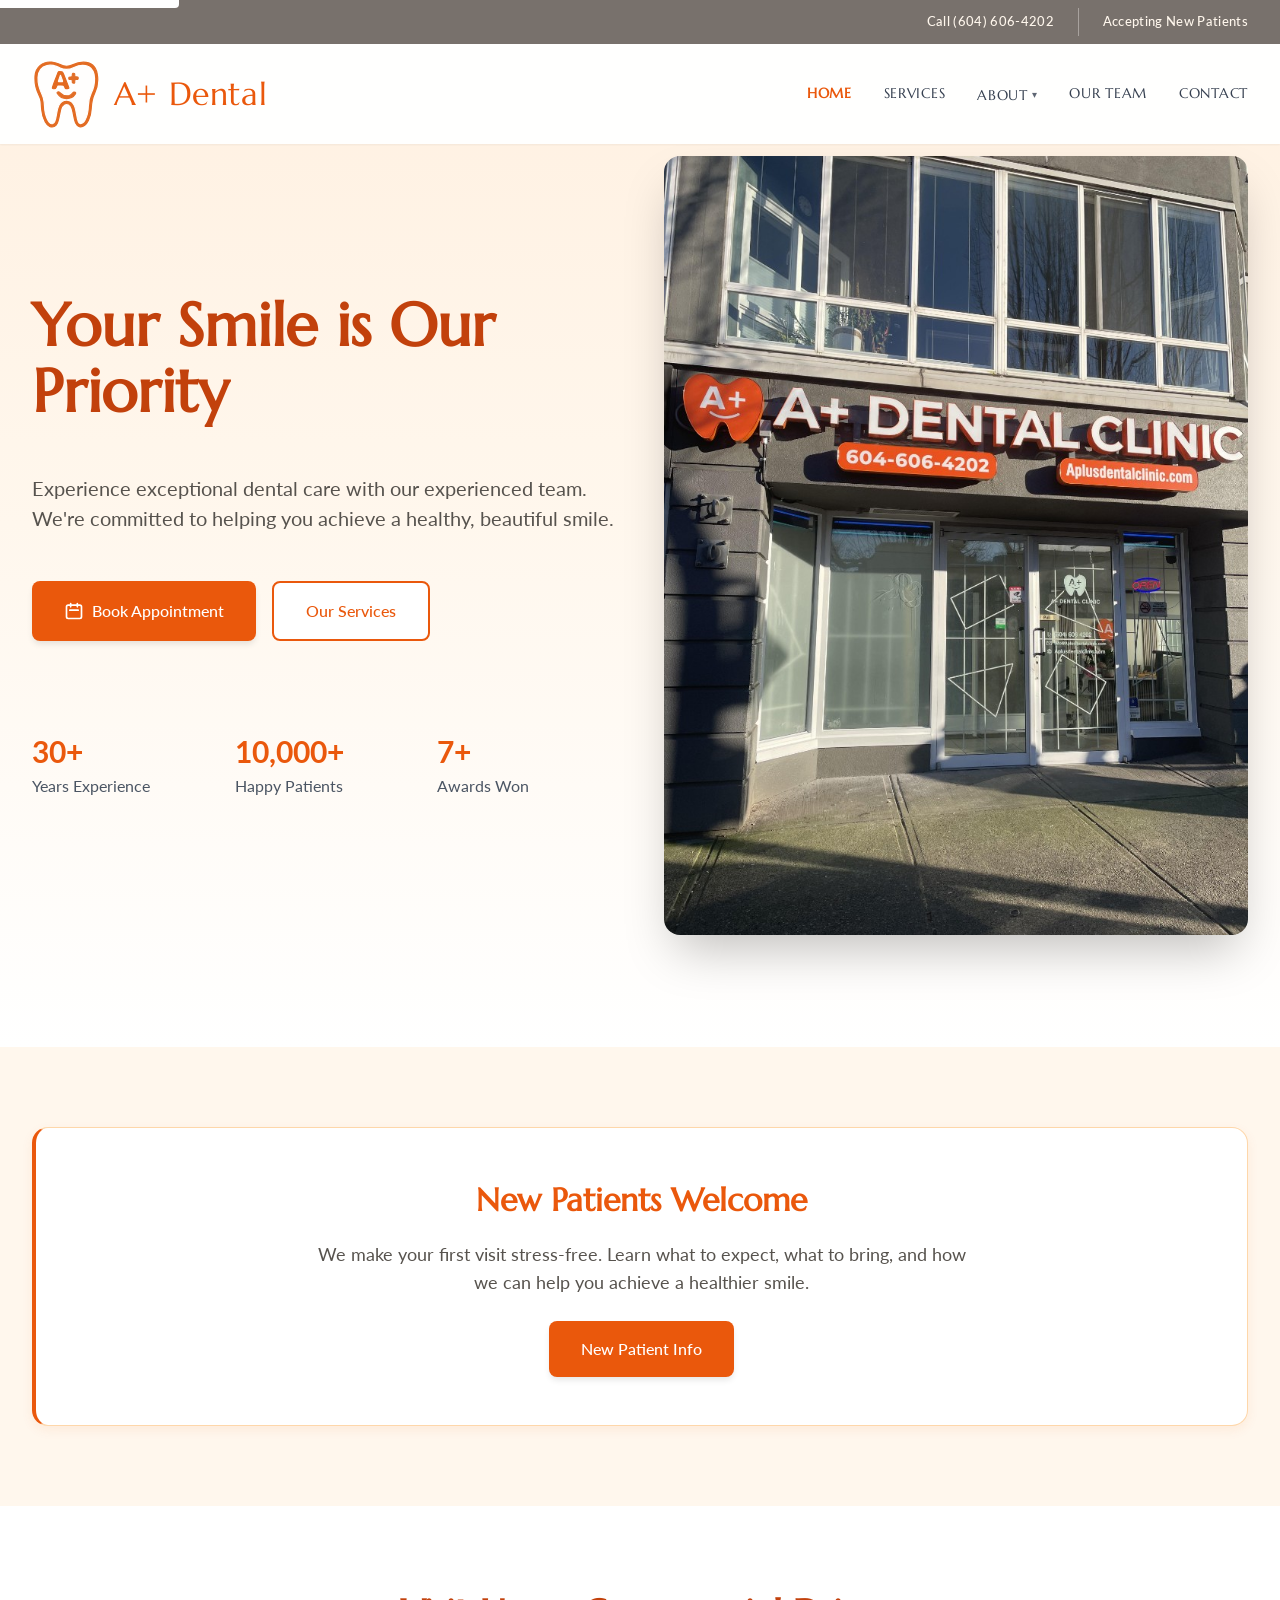
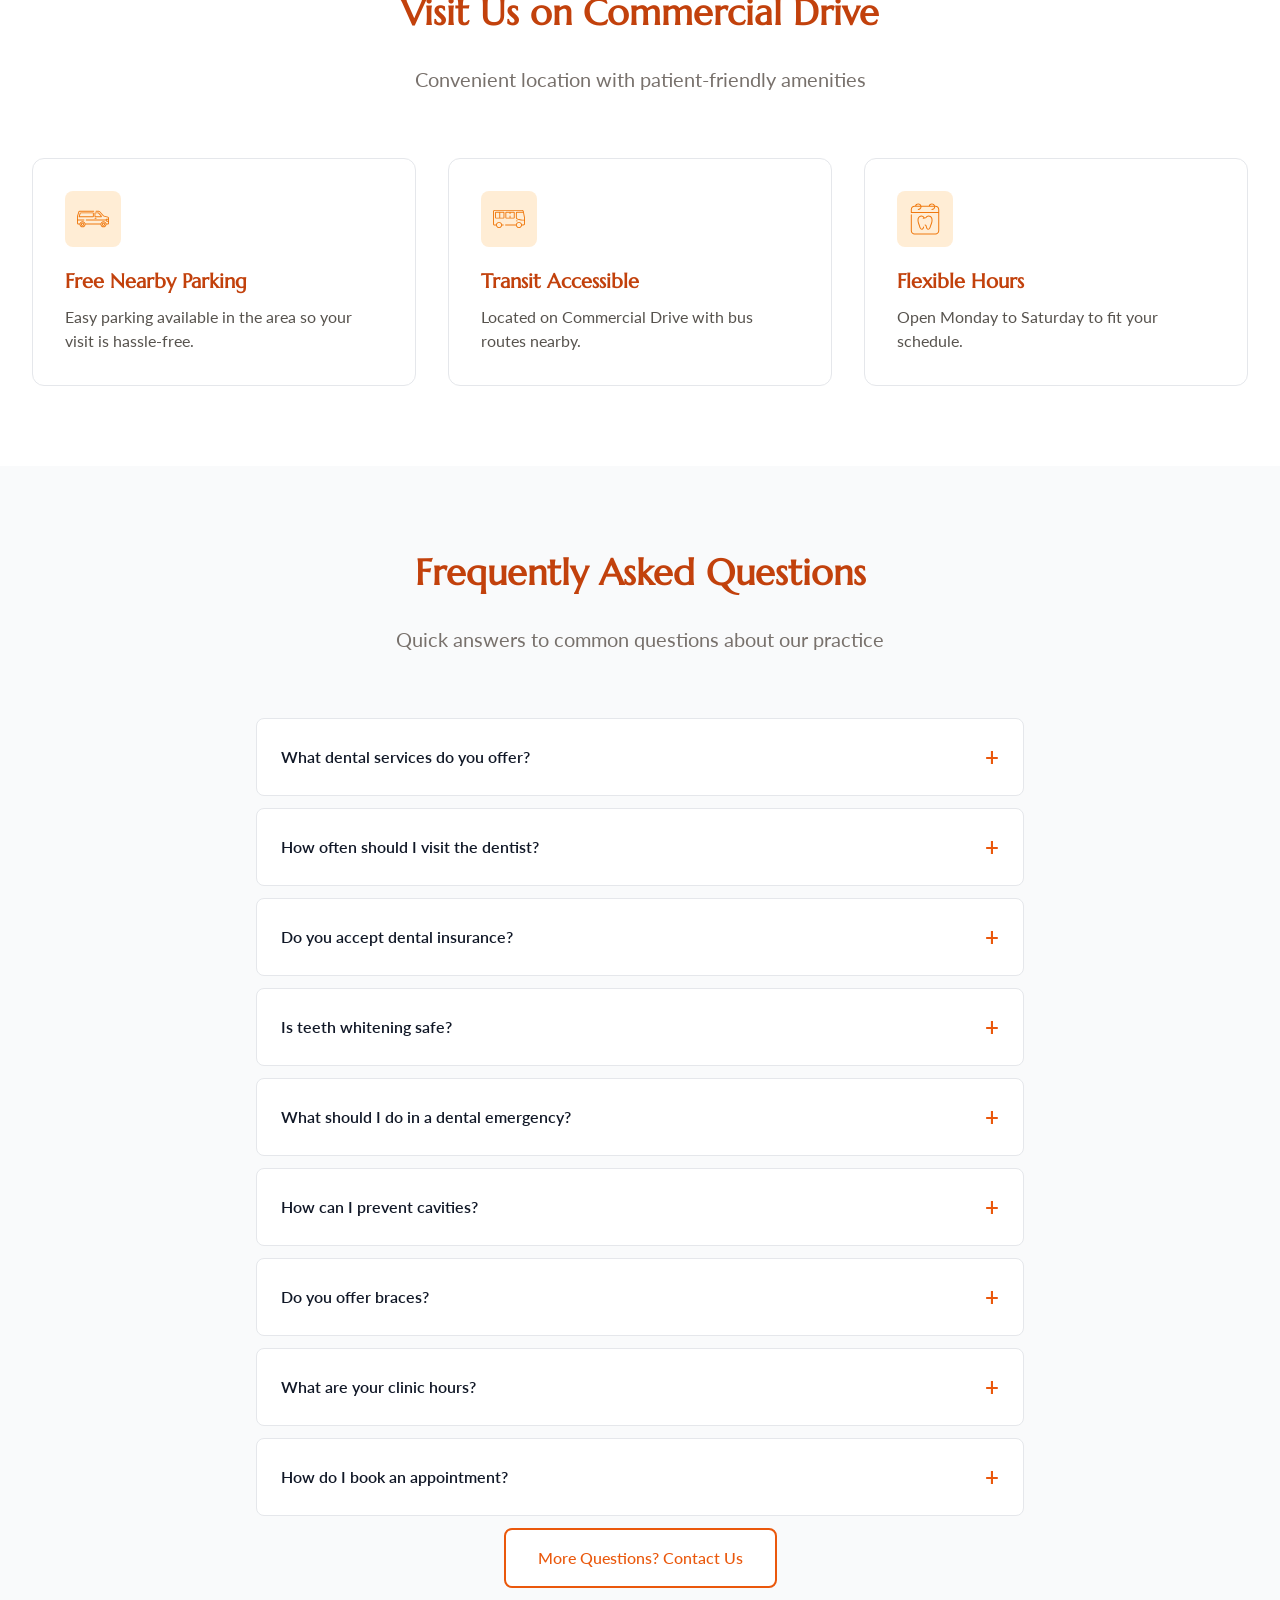
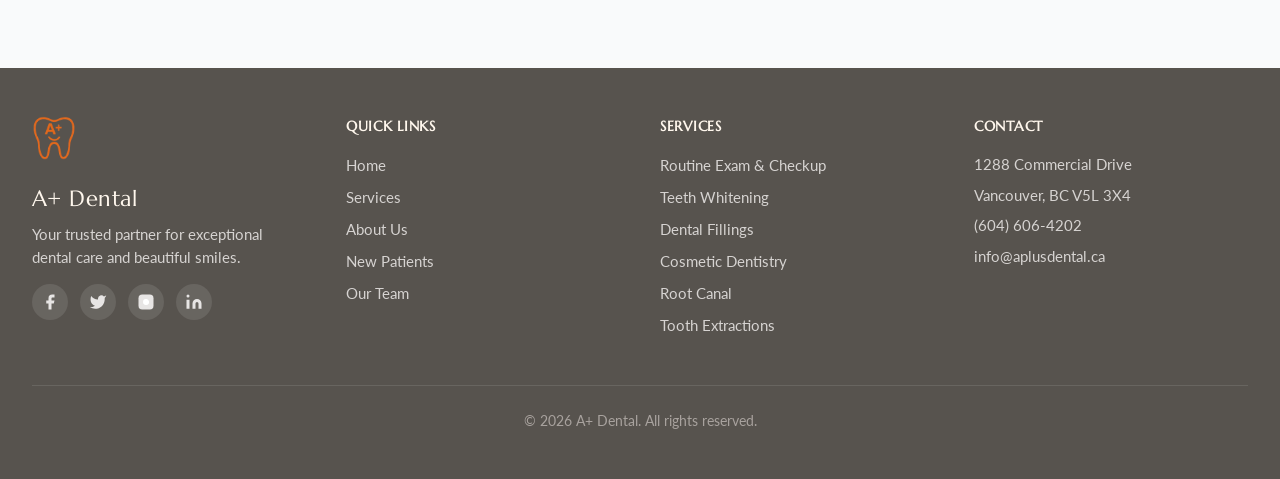
==== index.html @ 065dcfb8 "added new services into drop down + fixed google title to accepting CDCP" ====
<!DOCTYPE html>
<html lang="en">
<head>
  <meta charset="UTF-8">
  <meta name="viewport" content="width=device-width, initial-scale=1.0">
  <title>Now Accepting CDCP | A+ Dental</title>
  <meta name="description" content="A+ Dental provides exceptional dental care in Vancouver, BC. Experience personalized, gentle care with our experienced team. Book your appointment today!">
  <meta name="robots" content="index, follow">
  <link rel="canonical" href="https://aplusdental.ca/index.html">
  
  <!-- Open Graph / Facebook -->
  <meta property="og:type" content="website">
  <meta property="og:url" content="https://aplusdental.ca/index.html">
  <meta property="og:title" content="Now Accepting CDCP | A+ Dental">
  <meta property="og:description" content="A+ Dental provides exceptional dental care in Vancouver, BC. Experience personalized, gentle care with our experienced team. Book your appointment today!">
  <meta property="og:image" content="imgs/clinic-front.png">
  
  <!-- Twitter -->
  <meta name="twitter:card" content="summary_large_image">
  <meta name="twitter:url" content="https://aplusdental.ca/index.html">
  <meta name="twitter:title" content="Now Accepting CDCP | A+ Dental">
  <meta name="twitter:description" content="A+ Dental provides exceptional dental care in Vancouver, BC. Experience personalized, gentle care with our experienced team. Book your appointment today!">
  <meta name="twitter:image" content="imgs/clinic-front.png">
  
  <!-- Resource Hints -->
  <link rel="preconnect" href="https://i.imgur.com">
  <link rel="dns-prefetch" href="https://i.imgur.com">
  
  <link rel="stylesheet" href="style.css">
</head>
<body>
  <!-- Skip Links -->
  <a href="#main-content" class="skip-link">Skip to main content</a>
  <a href="#main-navigation" class="skip-link">Skip to navigation</a>
  
  <!-- Header -->
  <header>
    <div class="top-banner">
      <div class="container">
        <div class="top-banner-inner">
          <a id="top-banner-phone" href="tel:6046064202" class="top-banner-cta top-banner-phone">Call (604) 606-4202</a>
          <a href="new-patients.html" class="top-banner-cta top-banner-appointment">Accepting New Patients</a>
        </div>
      </div>
    </div>
    <div class="container">
      <div class="header-content">
        <a href="index.html" class="logo">
          <img id="header-logo" src="imgs/logo.svg" alt="A+ Dental Logo" width="40" height="40">
          <span id="header-brand">A+ Dental</span>
        </a>
        
        <nav id="main-nav" aria-label="Main navigation">
          <a href="index.html">Home</a>
          <a href="services.html">Services</a>
          <a href="about.html">About</a>
          <a href="team.html">Our Team</a>
          <a href="contact.html">Contact</a>
        </nav>
        
        <div class="desktop-phone">
          <a id="header-phone" href="tel:6046064202">(604) 606-4202</a>
        </div>
        
        <button class="mobile-menu-btn" aria-label="Toggle menu" aria-expanded="false" aria-controls="mobile-menu">
          <svg class="icon" fill="none" stroke="currentColor" viewBox="0 0 24 24">
            <path stroke-linecap="round" stroke-linejoin="round" stroke-width="2" d="M4 6h16M4 12h16M4 18h16"></path>
          </svg>
        </button>
      </div>
      
      <nav class="mobile-menu" id="mobile-menu" aria-label="Mobile navigation">
        <div id="mobile-nav"></div>
        <div class="mobile-menu-phone">
          <svg class="icon" fill="none" stroke="currentColor" viewBox="0 0 24 24">
            <path stroke-linecap="round" stroke-linejoin="round" stroke-width="2" d="M3 5a2 2 0 012-2h3.28a1 1 0 01.948.684l1.498 4.493a1 1 0 01-.502 1.21l-2.257 1.13a11.042 11.042 0 005.516 5.516l1.13-2.257a1 1 0 011.21-.502l4.493 1.498a1 1 0 01.684.949V19a2 2 0 01-2 2h-1C9.716 21 3 14.284 3 6V5z"></path>
          </svg>
          <span id="mobile-phone">(604) 606-4202</span>
        </div>
      </nav>
    </div>
  </header>

  <main id="main-content">
  <!-- Hero Section -->
  <section id="home" class="hero">
    <div class="container">
      <div class="hero-grid">
        <div class="hero-content">
          <h1 class="hero-title" id="hero-title">Your Smile is Our Priority</h1>
          <p class="hero-text" id="hero-text">Experience exceptional dental care with our experienced team.</p>
          <div class="hero-buttons">
            <a id="hero-primary-btn" href="contact.html" class="btn btn-primary">
              <svg class="icon icon-spacing" fill="none" stroke="currentColor" viewBox="0 0 24 24" aria-hidden="true">
                <path stroke-linecap="round" stroke-linejoin="round" stroke-width="2" d="M8 7V3m8 4V3m-9 8h10M5 21h14a2 2 0 002-2V7a2 2 0 00-2-2H5a2 2 0 00-2 2v12a2 2 0 002 2z"></path>
              </svg>
              <span id="hero-primary-btn-text">Book Appointment</span>
            </a>
            <a id="hero-secondary-btn" href="services.html" class="btn btn-secondary">Our Services</a>
          </div>
          <div class="hero-stats" id="hero-stats">
            <div><div class="hero-stat-value">30+</div><div class="hero-stat-label">Years Experience</div></div>
            <div><div class="hero-stat-value">10,000+</div><div class="hero-stat-label">Happy Patients</div></div>
            <div><div class="hero-stat-value">7+</div><div class="hero-stat-label">Awards Won</div></div>
          </div>
        </div>
        
        <div class="hero-image">
          <img id="hero-image" src="imgs/clinic-front.png" alt="Modern dental clinic" width="800" height="600" fetchpriority="high" onerror="this.src='[data-uri]'">
        </div>
      </div>
    </div>
  </section>

  <!-- New Patients Banner -->
  <section class="section new-patients-banner-section">
    <div class="container">
      <div class="new-patients-banner">
        <div class="new-patients-banner-content">
          <h2 class="new-patients-banner-title" id="new-patients-banner-title">New Patients Welcome</h2>
          <p class="new-patients-banner-subtitle" id="new-patients-banner-subtitle">
            We make your first visit stress-free. Learn what to expect, what to bring, and how we can help you achieve a healthier smile.
          </p>
          <a id="new-patients-banner-btn" href="new-patients.html" class="btn btn-primary">New Patient Info</a>
        </div>
      </div>
    </div>
  </section>

  <!-- Location Benefits -->
  <section class="section bg-white">
    <div class="container">
      <div class="text-center mb-16">
        <h2 class="section-title section-title-large" id="location-benefits-title">Visit Us on Commercial Drive</h2>
        <p class="section-subtitle section-subtitle-constrained" id="location-benefits-subtitle">
          Convenient location with patient-friendly amenities
        </p>
      </div>
      <div class="location-benefits-grid" id="location-benefits-grid">
        <!-- Populated by JavaScript -->
      </div>
    </div>
  </section>

  <!-- FAQ -->
  <section class="section bg-gray-50">
    <div class="container">
      <div class="text-center mb-16">
        <h2 class="section-title section-title-large" id="faq-title">Frequently Asked Questions</h2>
        <p class="section-subtitle section-subtitle-constrained" id="faq-subtitle">
          Quick answers to common questions about our practice
        </p>
      </div>
      <div class="faq-list" id="faq-list">
        <!-- Populated by JavaScript -->
      </div>
      <div class="text-center mt-12">
        <a href="contact.html" class="btn btn-secondary">More Questions? Contact Us</a>
      </div>
    </div>
  </section>
  </main>

  <!-- Footer -->
  <footer>
    <div class="container">
      <div class="footer-content">
        <div class="footer-brand">
          <img id="footer-logo" src="imgs/logo.svg" alt="A+ Dental Logo" class="logo-img" width="50" height="50" loading="lazy">
          <h3 id="footer-brand">A+ Dental</h3>
          <p id="footer-tagline">Your trusted partner for exceptional dental care and beautiful smiles.</p>
          <div class="footer-social" id="footer-social" role="list"></div>
        </div>
        <div class="footer-section">
          <h4>Quick Links</h4>
          <ul id="footer-quick-links"></ul>
        </div>
        <div class="footer-section">
          <h4>Services</h4>
          <ul id="footer-services"></ul>
        </div>
        <div class="footer-section">
          <h4>Contact</h4>
          <address class="footer-contact-list" id="footer-contact"></address>
        </div>
      </div>
      <div class="footer-bottom">
        <p>&copy; <span id="current-year"></span> A+ Dental. All rights reserved.</p>
      </div>
    </div>
  </footer>

  <script type="application/ld+json">
  {
    "@context": "https://schema.org",
    "@type": "LocalBusiness",
    "name": "A+ Dental",
    "image": "imgs/clinic-front.png",
    "description": "A+ Dental provides exceptional dental care in Vancouver, BC. Experience personalized, gentle care with our experienced team.",
    "address": {
      "@type": "PostalAddress",
      "streetAddress": "1288 Commercial Drive",
      "addressLocality": "Vancouver",
      "addressRegion": "BC",
      "postalCode": "V5L 3X4",
      "addressCountry": "CA"
    },
    "telephone": "(604) 606-4202",
    "email": "info@aplusdental.ca",
    "url": "https://aplusdental.ca",
    "openingHoursSpecification": [
      {
        "@type": "OpeningHoursSpecification",
        "dayOfWeek": ["Monday", "Tuesday", "Wednesday", "Thursday", "Friday"],
        "opens": "10:00",
        "closes": "17:00"
      },
      {
        "@type": "OpeningHoursSpecification",
        "dayOfWeek": "Saturday",
        "opens": "10:00",
        "closes": "17:00"
      }
    ],
    "priceRange": "$$",
    "areaServed": {
      "@type": "City",
      "name": "Vancouver"
    }
  }
  </script>
  <script type="application/ld+json">
  {
    "@context": "https://schema.org",
    "@type": "Organization",
    "name": "A+ Dental",
    "url": "https://aplusdental.ca",
    "logo": "imgs/logo.svg",
    "contactPoint": {
      "@type": "ContactPoint",
      "telephone": "(604) 606-4202",
      "contactType": "Customer Service",
      "email": "info@aplusdental.ca"
    },
    "sameAs": [
      "#",
      "#",
      "#",
      "#"
    ]
  }
  </script>
  <script src="data.js"></script>
  <script src="populate.js"></script>
  <script src="script.js"></script>
</body>
</html>
---- style.css ----
@import url('https://fonts.googleapis.com/css2?family=Lato:wght@400;600;700&family=Marcellus&display=swap');

/* Reset and Base Styles */
* {
  margin: 0;
  padding: 0;
  box-sizing: border-box;
}

body {
  font-family: 'Lato', sans-serif;
  -webkit-font-smoothing: antialiased;
  -moz-osx-font-smoothing: grayscale;
  background-color: #ffffff;
  color: #18181b;
  line-height: 1.5;
}

:root {
  --site-header-offset: 9.5rem;
  --site-header-offset-lg: 10.5rem;
}

/* Skip Links */
.skip-link {
  position: absolute;
  top: -40px;
  left: 0;
  background: white;
  color: #18181b;
  padding: 0.75rem 1rem;
  text-decoration: none;
  z-index: 100;
  border-radius: 0 0 0.25rem 0;
  font-weight: 600;
}

.skip-link:focus {
  top: 0;
  outline: 3px solid #ea580c;
  outline-offset: 2px;
}

/* Container */
.container {
  max-width: 1280px;
  margin: 0 auto;
  padding: 0 1rem;
}

@media (min-width: 640px) {
  .container {
    padding: 0 1.5rem;
  }
}

@media (min-width: 1024px) {
  .container {
    padding: 0 2rem;
  }
}

/* Top Banner */
.top-banner {
  background-color: #78716c;
  padding: 0.5rem 0;
}

.top-banner-inner {
  display: flex;
  justify-content: flex-end;
  align-items: center;
  gap: 1.5rem;
}

.top-banner-cta {
  color: #fff7ed;
  text-decoration: none;
  font-weight: 500;
  font-size: 0.8125rem;
  letter-spacing: 0.025em;
  display: inline-flex;
  align-items: center;
  padding: 0.25rem 0;
  transition: color 0.2s;
}

.top-banner-phone:hover,
.top-banner-appointment:hover {
  color: white;
}

.top-banner-inner .top-banner-appointment {
  padding-left: 1.5rem;
  border-left: 1px solid #a8a29e;
}

/* Header */
header {
  position: fixed;
  top: 0;
  left: 0;
  right: 0;
  background-color: rgba(255, 255, 255, 0.95);
  backdrop-filter: blur(8px);
  box-shadow: 0 1px 2px 0 rgba(0, 0, 0, 0.05);
  z-index: 50;
}

.header-content {
  display: flex;
  justify-content: space-between;
  align-items: center;
  padding: 1rem 0;
}

.logo {
  display: flex;
  align-items: center;
  gap: 0.85rem;
  font-family: 'Marcellus', serif;
  font-size: 2rem;
  font-weight: 500;
  letter-spacing: 0.02em;
  color: #ea580c;
  text-decoration: none;
}

.logo img {
  height: 68px;
  width: auto;
  object-fit: contain;
  transition: transform 0.2s ease;
}

.logo:hover img {
  transform: scale(1.04);
}

/* Navigation */
nav {
  display: none;
}

@media (min-width: 768px) {
  nav {
    display: flex;
    align-items: center;
    gap: 2rem;
  }
}

nav a {
  font-family: 'Marcellus', serif;
  font-size: 0.875rem;
  font-weight: 500;
  letter-spacing: 0.05em;
  text-transform: uppercase;
  color: #374151;
  text-decoration: none;
  transition: color 0.2s;
}

nav a:hover {
  color: #ea580c;
}

nav a:focus {
  outline: 2px solid #ea580c;
  outline-offset: 2px;
  border-radius: 0.25rem;
}

nav a.active {
  color: #ea580c;
  font-weight: 600;
}

/* Nav Dropdown */
.nav-dropdown {
  position: relative;
}

.nav-dropdown-trigger {
  display: inline-flex;
  align-items: center;
  gap: 0.25rem;
}

.nav-dropdown-arrow {
  font-size: 0.7em;
  opacity: 0.8;
}

.nav-dropdown-menu {
  position: absolute;
  top: 100%;
  left: 50%;
  transform: translateX(-50%) translateY(0.25rem);
  min-width: 160px;
  background: #fff;
  box-shadow: 0 10px 25px rgba(0, 0, 0, 0.1);
  border-radius: 0.5rem;
  padding: 0.5rem 0;
  opacity: 0;
  visibility: hidden;
  transition: opacity 0.2s, visibility 0.2s, transform 0.2s;
}

.nav-dropdown:hover .nav-dropdown-menu {
  opacity: 1;
  visibility: visible;
  transform: translateX(-50%) translateY(0.5rem);
}

.nav-dropdown-menu a {
  display: block;
  padding: 0.5rem 1rem;
  color: #374151;
  white-space: nowrap;
}

.nav-dropdown-menu a:hover {
  background: #fff7ed;
  color: #ea580c;
}

/* Mobile Menu */
.mobile-menu-btn {
  display: block;
  background: none;
  border: none;
  color: #374151;
  cursor: pointer;
  padding: 0.5rem;
  border-radius: 0.25rem;
  transition: all 0.2s;
}

.mobile-menu-btn:focus {
  outline: 3px solid #ea580c;
  outline-offset: 2px;
}

@media (min-width: 768px) {
  .mobile-menu-btn {
    display: none;
  }
}

.mobile-menu {
  display: none;
  padding: 1rem 0;
  border-top: 1px solid #e5e7eb;
}

.mobile-menu.active {
  display: block;
}

.mobile-menu a {
  display: block;
  color: #374151;
  text-decoration: none;
  padding: 0.5rem 0;
  transition: color 0.2s;
}

.mobile-menu a:hover,
.mobile-menu a.active {
  color: #ea580c;
}

.mobile-menu a:focus {
  outline: 2px solid #ea580c;
  outline-offset: 2px;
  border-radius: 0.25rem;
}

/* Buttons */
.btn {
  display: inline-flex;
  align-items: center;
  justify-content: center;
  padding: 1rem 2rem;
  border-radius: 0.5rem;
  font-weight: 500;
  text-decoration: none;
  cursor: pointer;
  transition: all 0.2s;
  border: none;
}

.btn-primary {
  background-color: #ea580c;
  color: white;
  box-shadow: 0 4px 6px -1px rgba(0, 0, 0, 0.1);
}

.btn-primary:hover {
  background-color: #c2410c;
  box-shadow: 0 10px 15px -3px rgba(0, 0, 0, 0.1);
}

.btn-primary:focus,
.btn-secondary:focus,
.btn:focus {
  outline: 3px solid #ea580c;
  outline-offset: 2px;
}

.btn-secondary {
  background-color: white;
  color: #ea580c;
  border: 2px solid #ea580c;
}

.btn-secondary:hover {
  background-color: #fff7ed;
}

.btn-link-cta {
  display: inline-block;
  font-size: 0.8rem;
  font-weight: 600;
  letter-spacing: 0.05em;
  text-transform: uppercase;
  color: #ea580c;
  text-decoration: none;
  padding: 0.5rem 0;
  transition: color 0.2s;
}

.btn-link-cta:hover {
  color: #c2410c;
}

.btn-link-cta:focus {
  outline: 2px solid #ea580c;
  outline-offset: 2px;
  border-radius: 0.25rem;
}

/* Sections */
.section {
  padding: 5rem 0;
}

.section-header {
  padding-top: var(--site-header-offset);
  padding-bottom: 4rem;
  background: linear-gradient(to bottom, #fff0e0 0%, #fff7ed 50%, #ffffff 100%);
}

.section-header-fade-gray {
  background: linear-gradient(to bottom, #fff0e0 0%, #fff7ed 50%, #f9fafb 100%);
}

h1, h2, h3, h4,
.section-title,
.section-title-large,
.service-title,
.cta-title,
.footer-brand h3,
.footer-section h4,
.contact-info h3,
.contact-details h4,
.about-content h2 {
  font-family: 'Marcellus', serif;
}

.about-content-centered {
  max-width: 800px;
  margin-left: auto;
  margin-right: auto;
}

.about-grid-single {
  grid-template-columns: 1fr;
}

.about-grid-single .about-content {
  max-width: 800px;
  margin: 0 auto;
}

.section-title {
  font-size: 3rem;
  font-weight: 700;
  color: #c2410c;
  margin-bottom: 1.5rem;
}

.section-subtitle {
  font-size: 1.25rem;
  color: #78716c;
  max-width: 48rem;
  margin: 0 auto;
}

/* Hero Section */
.hero {
  padding-top: calc(var(--site-header-offset) - 0.75rem);
  padding-bottom: 5rem;
  background: linear-gradient(to bottom, #fff0e0 0%, #fff7ed 50%, #ffffff 100%);
}

@media (min-width: 1024px) {
  .hero {
    padding-top: calc(var(--site-header-offset-lg) - 0.75rem);
    padding-bottom: 7rem;
  }
}

.hero-grid {
  display: grid;
  gap: 3rem;
  align-items: center;
}

@media (min-width: 1024px) {
  .hero-grid {
    grid-template-columns: repeat(2, 1fr);
  }
}

.hero-title {
  font-size: 3rem;
  font-weight: 700;
  color: #c2410c;
  line-height: 1.1;
  margin-bottom: 1.5rem;
}

@media (min-width: 1024px) {
  .hero-title {
    font-size: 3.75rem;
  }
}

.hero-text {
  font-size: 1.25rem;
  color: #57534e;
  margin-bottom: 1.5rem;
}

.hero-buttons {
  display: flex;
  flex-direction: column;
  gap: 1rem;
  margin-bottom: 2rem;
}

@media (min-width: 640px) {
  .hero-buttons {
    flex-direction: row;
  }
}

.hero-stats {
  display: grid;
  grid-template-columns: repeat(3, 1fr);
  gap: 1.5rem;
  padding-top: 2rem;
}

.hero-stat-value {
  font-size: 1.875rem;
  font-weight: 700;
  color: #ea580c;
}

.hero-stat-label {
  color: #4b5563;
}

.hero-image {
  border-radius: 1rem;
  overflow: hidden;
  box-shadow: 0 25px 50px -12px rgba(0, 0, 0, 0.25);
}

.hero-image img {
  display: block;
  width: 100%;
  height: 100%;
  object-fit: cover;
}

/* New Patients Banner (index) */
.new-patients-banner-section {
  background: #fff7ed;
}

.new-patients-banner {
  background: #fff;
  border-radius: 1rem;
  padding: 3rem 2rem;
  text-align: center;
  border: 1px solid #fed7aa;
  border-left: 4px solid #ea580c;
  box-shadow: 0 4px 12px rgba(234, 88, 12, 0.08);
}

.new-patients-banner-title {
  font-family: 'Marcellus', serif;
  font-size: 2rem;
  font-weight: 700;
  color: #ea580c;
  margin-bottom: 1rem;
}

.new-patients-banner-subtitle {
  font-size: 1.125rem;
  color: #57534e;
  max-width: 42rem;
  margin: 0 auto 1.5rem;
  line-height: 1.6;
}

/* Location Benefits (index) */
.location-benefits-grid {
  display: grid;
  gap: 2rem;
}

@media (min-width: 768px) {
  .location-benefits-grid {
    grid-template-columns: repeat(2, 1fr);
  }
}

@media (min-width: 1024px) {
  .location-benefits-grid {
    grid-template-columns: repeat(3, 1fr);
  }
}

.location-benefit-card {
  padding: 2rem;
  background-color: white;
  border-radius: 0.75rem;
  border: 1px solid #e5e7eb;
  transition: all 0.3s;
}

.location-benefit-card:hover {
  border-color: #ea580c;
  box-shadow: 0 10px 15px -3px rgba(0, 0, 0, 0.1);
}

.location-benefit-icon {
  width: 3.5rem;
  height: 3.5rem;
  background-color: #ffedd5;
  border-radius: 0.5rem;
  display: flex;
  align-items: center;
  justify-content: center;
  margin-bottom: 1.25rem;
  transition: background-color 0.3s;
}

.location-benefit-card:hover .location-benefit-icon {
  background-color: #ea580c;
}

.location-benefit-icon .dentist-pack-icon {
  width: 2rem;
  height: 2rem;
  object-fit: contain;
  filter: brightness(0) saturate(100%) invert(48%) sepia(89%) saturate(1582%) hue-rotate(358deg) brightness(98%) contrast(91%);
}

.location-benefit-card:hover .location-benefit-icon .dentist-pack-icon {
  filter: brightness(0) saturate(100%) invert(100%);
}

.location-benefit-title {
  font-family: 'Marcellus', serif;
  font-size: 1.25rem;
  font-weight: 700;
  color: #c2410c;
  margin-bottom: 0.5rem;
}

.location-benefit-description {
  color: #57534e;
  font-size: 1rem;
  line-height: 1.5;
}

/* FAQ (index) */
.faq-list {
  max-width: 48rem;
  margin: 0 auto;
}

.faq-item {
  background-color: white;
  border-radius: 0.5rem;
  border: 1px solid #e5e7eb;
  margin-bottom: 0.75rem;
  overflow: hidden;
}

.faq-question {
  padding: 1.25rem 1.5rem;
  font-weight: 600;
  color: #111827;
  cursor: pointer;
  list-style: none;
  display: flex;
  align-items: center;
  justify-content: space-between;
  gap: 1rem;
}

.faq-question::-webkit-details-marker {
  display: none;
}

.faq-question::after {
  content: '+';
  font-size: 1.5rem;
  color: #ea580c;
  flex-shrink: 0;
}

.faq-item[open] .faq-question::after {
  content: '−';
}

.faq-question:hover {
  color: #ea580c;
}

.faq-answer {
  padding: 0 1.5rem 1.25rem;
  border-top: 1px solid #f3f4f6;
}

.faq-answer p {
  margin: 1rem 0 0;
  color: #4b5563;
  line-height: 1.6;
}

/* Services Grid */
.services-grid {
  display: grid;
  gap: 2rem;
  margin-bottom: 2rem;
}

.services-grid-animate-out {
  animation: servicesGridFadeOut 0.18s ease forwards;
}

.services-grid-animate-in {
  animation: servicesGridFadeIn 0.26s ease forwards;
}

@keyframes servicesGridFadeOut {
  from {
    opacity: 1;
    transform: translateY(0);
  }
  to {
    opacity: 0;
    transform: translateY(10px);
  }
}

@keyframes servicesGridFadeIn {
  from {
    opacity: 0;
    transform: translateY(10px);
  }
  to {
    opacity: 1;
    transform: translateY(0);
  }
}

@media (min-width: 768px) {
  .services-grid {
    grid-template-columns: repeat(2, 1fr);
  }
}

@media (min-width: 1024px) {
  .services-grid {
    grid-template-columns: repeat(3, 1fr);
  }
}

.service-card {
  padding: 2rem;
  border-radius: 0.75rem;
  border: 1px solid #e5e7eb;
  transition: all 0.3s;
}

.service-card:hover {
  border-color: #ea580c;
  box-shadow: 0 10px 15px -3px rgba(0, 0, 0, 0.1);
}

.service-icon {
  width: 3.5rem;
  height: 3.5rem;
  background-color: #ffedd5;
  border-radius: 0.5rem;
  display: flex;
  align-items: center;
  justify-content: center;
  margin-bottom: 1.5rem;
  transition: background-color 0.3s;
}

.service-card:hover .service-icon {
  background-color: #ea580c;
}

.service-icon svg,
.service-icon img {
  width: 3.5rem;
  height: 3.5rem;
  object-fit: contain;
  transition: filter 0.3s;
}

.service-icon svg {
  color: #ea580c;
}

.service-icon img {
  filter: brightness(0) saturate(100%) invert(48%) sepia(89%) saturate(1582%) hue-rotate(358deg) brightness(98%) contrast(91%) drop-shadow(0 0 0.5px rgba(234, 88, 12, 0.5));
}

.service-icon-placeholder {
  width: 2.1rem;
  height: 2.1rem;
  border: 2px dashed #fdba74;
  border-radius: 0.35rem;
}

.service-card:hover .service-icon svg {
  color: white;
}

.service-card:hover .service-icon img {
  filter: brightness(0) saturate(100%) invert(100%) drop-shadow(0 0 0.5px rgba(255, 255, 255, 0.5));
}

.service-card:hover .service-icon .service-icon-placeholder {
  border-color: #fff7ed;
}

.services-pagination {
  display: flex;
  flex-direction: column;
  align-items: center;
  gap: 0.75rem;
}

.services-pagination-summary {
  font-size: 0.9rem;
  color: #57534e;
}

.services-expand-toggle {
  background: none;
  border: none;
  color: #78716c;
  font-family: 'Marcellus', serif;
  font-size: 0.95rem;
  font-weight: 500;
  letter-spacing: 0.01em;
  cursor: pointer;
  padding: 0.2rem 0.25rem;
  transition: color 0.2s ease;
}

.services-expand-toggle:hover {
  color: #57534e;
}

.services-pagination-controls {
  display: flex;
  align-items: center;
  gap: 0.75rem;
  flex-wrap: wrap;
  justify-content: center;
}

.services-pagination-pages {
  display: flex;
  align-items: center;
  gap: 0.5rem;
}

.services-page-dot {
  width: 0.62rem;
  height: 0.62rem;
  border: none;
  border-radius: 999px;
  background: #d6d3d1;
  padding: 0;
  cursor: pointer;
  transition: background-color 0.2s ease, transform 0.2s ease;
}

.services-page-dot:hover {
  background: #a8a29e;
}

.services-page-dot.active {
  background: #ea580c;
  transform: scale(1.15);
}

.services-page-dot:focus-visible {
  outline: 2px solid #ea580c;
  outline-offset: 3px;
}

.services-pagination-link {
  background: none;
  border: none;
  color: #78716c;
  font-family: 'Marcellus', serif;
  font-size: 0.9rem;
  font-weight: 500;
  letter-spacing: 0.01em;
  padding: 0.2rem 0.2rem;
  cursor: pointer;
  text-decoration: none;
  transition: color 0.2s ease;
}

.services-pagination-link:hover {
  color: #57534e;
}

.services-pagination-link[disabled] {
  opacity: 0.4;
  cursor: not-allowed;
  text-decoration: none;
}

.sr-only {
  position: absolute;
  width: 1px;
  height: 1px;
  padding: 0;
  margin: -1px;
  overflow: hidden;
  clip: rect(0, 0, 0, 0);
  white-space: nowrap;
  border: 0;
}

.service-title {
  font-size: 1.25rem;
  font-weight: 800;
  color: #c2410c;
  margin-bottom: 0.75rem;
}

.service-description {
  color: #4b5563;
  line-height: 1.625;
}

.service-learn-more {
  background: none;
  border: none;
  color: #ea580c;
  font-weight: 600;
  font-size: 0.8rem;
  letter-spacing: 0.05em;
  cursor: pointer;
  padding: 0.5rem 0 0;
  text-decoration: none;
  font-family: inherit;
  transition: color 0.2s;
}

.service-learn-more:hover {
  color: #c2410c;
}

/* Service Modal */
.service-modal {
  position: fixed;
  inset: 0;
  z-index: 100;
  display: flex;
  align-items: center;
  justify-content: center;
  padding: 1.5rem;
  animation: service-modal-fade-in 0.2s ease-out;
}

@keyframes service-modal-fade-in {
  from { opacity: 0; }
  to { opacity: 1; }
}

.service-modal[hidden] {
  display: none;
}

.service-modal-backdrop {
  position: absolute;
  inset: 0;
  background-color: rgba(0, 0, 0, 0.4);
  backdrop-filter: blur(4px);
}

.service-modal-content {
  position: relative;
  background: #fffbf7;
  border-radius: 1rem;
  max-width: 36rem;
  max-height: 88vh;
  overflow: hidden;
  box-shadow: 0 25px 50px -12px rgba(0, 0, 0, 0.25), 0 0 0 1px rgba(0, 0, 0, 0.05);
  animation: service-modal-slide-in 0.3s ease-out;
}

@keyframes service-modal-slide-in {
  from {
    opacity: 0;
    transform: scale(0.96) translateY(10px);
  }
  to {
    opacity: 1;
    transform: scale(1) translateY(0);
  }
}

.service-modal-header {
  background: linear-gradient(135deg, #fff7ed 0%, #ffedd5 100%);
  padding: 1.5rem 3rem 1.5rem 1.5rem;
  border-bottom: 1px solid #ffedd5;
}

.service-modal-close {
  position: absolute;
  top: 1rem;
  right: 1rem;
  width: 2.25rem;
  height: 2.25rem;
  border-radius: 50%;
  background: #ffedd5;
  border: 1px solid #fed7aa;
  font-size: 1.25rem;
  line-height: 1;
  color: #78716c;
  cursor: pointer;
  display: flex;
  align-items: center;
  justify-content: center;
  transition: background-color 0.2s, color 0.2s, border-color 0.2s;
  box-shadow: 0 1px 2px rgba(0, 0, 0, 0.05);
}

.service-modal-close:hover {
  background: #fed7aa;
  color: #78350f;
  border-color: #fdba74;
}

.service-modal-title {
  font-family: 'Marcellus', serif;
  font-size: 1.5rem;
  color: #c2410c;
  margin: 0;
  font-weight: 600;
}

.service-modal-body {
  padding: 1.5rem;
  overflow-y: auto;
  max-height: calc(88vh - 6rem);
}

.service-modal-section {
  margin-bottom: 1.5rem;
}

.service-modal-section:last-child {
  margin-bottom: 0;
}

.service-modal-body h3 {
  font-size: 0.75rem;
  font-weight: 700;
  letter-spacing: 0.1em;
  text-transform: uppercase;
  color: #ea580c;
  margin: 0 0 0.5rem;
}

.service-modal-body p {
  color: #4b5563;
  font-size: 0.9375rem;
  line-height: 1.7;
  margin: 0;
}

.service-modal-footer {
  padding: 1rem 1.5rem 1.5rem;
  border-top: 1px solid #ffedd5;
}

.service-modal-footer .btn {
  width: 100%;
  justify-content: center;
}

/* Booking Modal */
.booking-modal {
  position: fixed;
  inset: 0;
  z-index: 120;
  display: flex;
  align-items: center;
  justify-content: center;
  padding: 1rem;
}

.booking-modal[hidden] {
  display: none;
}

.booking-modal-backdrop {
  position: absolute;
  inset: 0;
  background: rgba(0, 0, 0, 0.35);
}

.booking-modal-content {
  position: relative;
  width: min(420px, 100%);
  background: #ffffff;
  border: 1px solid #e7e5e4;
  border-radius: 0.75rem;
  padding: 1.25rem 1.25rem 1.1rem;
  box-shadow: 0 20px 40px rgba(0, 0, 0, 0.18);
}

.booking-modal-close {
  position: absolute;
  top: 0.45rem;
  right: 0.55rem;
  border: 0;
  background: transparent;
  color: #78716c;
  font-size: 1.2rem;
  font-weight: 300;
  line-height: 1;
  cursor: pointer;
  padding: 0.25rem;
}

.booking-modal-close:hover {
  color: #1f2937;
}

.booking-modal-title {
  margin: 0 1.4rem 0.4rem 0;
  font-family: 'Marcellus', serif;
  font-size: 1.35rem;
  color: #c2410c;
}

.booking-modal-subtitle {
  margin: 0 0 1rem;
  color: #57534e;
  font-size: 0.95rem;
}

.booking-modal-actions {
  display: grid;
  gap: 0.7rem;
}

.booking-modal-actions .btn {
  width: 100%;
  justify-content: center;
}

/* Team Grid */
.team-grid {
  display: grid;
  gap: 2rem;
}

@media (min-width: 768px) {
  .team-grid {
    grid-template-columns: repeat(2, 1fr);
  }
}

@media (min-width: 1024px) {
  .team-grid {
    grid-template-columns: repeat(3, 1fr);
  }
}

.team-card {
  background-color: white;
  border-radius: 0.75rem;
  overflow: hidden;
  border: 1px solid #e5e7eb;
  transition: box-shadow 0.3s;
}

.team-card:hover {
  box-shadow: 0 20px 25px -5px rgba(0, 0, 0, 0.1);
}

.team-image-container {
  aspect-ratio: 1;
  overflow: hidden;
}

.team-image {
  width: 100%;
  height: 100%;
  object-fit: cover;
  transition: transform 0.3s;
}

.team-card:hover .team-image {
  transform: scale(1.05);
}

.team-info {
  padding: 1.5rem;
}

.team-name {
  font-size: 1.25rem;
  font-weight: 700;
  color: #c2410c;
  margin-bottom: 0.25rem;
}

.team-role {
  color: #ea580c;
  font-weight: 500;
  margin-bottom: 0.75rem;
}

.team-bio {
  color: #57534e;
}

/* Contact Form */
.contact-grid {
  display: grid;
  gap: 3rem;
}

@media (min-width: 1024px) {
  .contact-grid {
    grid-template-columns: repeat(2, 1fr);
  }
}

.contact-info {
  display: flex;
  flex-direction: column;
  gap: 1.5rem;
}

.contact-info h3 {
  font-size: 1.5rem;
  font-weight: 700;
  color: #c2410c;
  margin: 0;
}

.contact-info > p {
  color: #57534e;
  margin: 0;
}

.contact-item {
  display: flex;
  align-items: center;
  gap: 1.25rem;
  min-height: 3.5rem;
}

.contact-icon {
  flex-shrink: 0;
  width: 3rem;
  height: 3rem;
  min-width: 3rem;
  min-height: 3rem;
  background-color: transparent;
  border: 2px solid #ea580c;
  border-radius: 0.5rem;
  display: flex;
  align-items: center;
  justify-content: center;
}

.contact-icon .dentist-pack-icon {
  filter: brightness(0) saturate(100%) invert(48%) sepia(89%) saturate(1582%) hue-rotate(358deg) brightness(98%) contrast(91%);
}

.contact-icon svg {
  width: 1.5rem;
  height: 1.5rem;
  color: #ea580c;
}

.dentist-pack-icon {
  filter: brightness(0) saturate(100%) invert(48%) sepia(89%) saturate(1582%) hue-rotate(358deg) brightness(98%) contrast(91%);
}

.contact-icon .dentist-pack-icon {
  width: 2rem;
  height: 2rem;
  object-fit: contain;
}

.feature-card-icon .dentist-pack-icon {
  width: 2.25rem;
  height: 2.25rem;
  object-fit: contain;
  transition: filter 0.3s;
}

.feature-card:hover .feature-card-icon .dentist-pack-icon {
  filter: brightness(0) saturate(100%) invert(100%);
}

.about-feature-icon .dentist-pack-icon {
  width: 1.25rem;
  height: 1.25rem;
  object-fit: contain;
  filter: brightness(0) saturate(100%) invert(100%);
}

.value-icon .dentist-pack-icon {
  width: 2.5rem;
  height: 2.5rem;
  object-fit: contain;
  transition: filter 0.3s;
}

.contact-details {
  flex: 1;
  min-width: 0;
}

.contact-details h4 {
  font-weight: 600;
  color: #111827;
  margin-bottom: 0.25rem;
  font-size: 1rem;
}

.contact-details p,
.contact-details address {
  color: #57534e;
  margin: 0;
  font-size: 1rem;
  line-height: 1.5;
}

.contact-details address a {
  font-style: normal;
}

.contact-details a {
  color: #57534e;
  text-decoration: none;
  font-weight: 500;
  transition: color 0.2s ease-out;
  position: relative;
}

.contact-details a::after {
  content: '';
  position: absolute;
  left: 0;
  bottom: -2px;
  width: 100%;
  height: 2px;
  background: #ea580c;
  transform: scaleX(0);
  transform-origin: left;
  transition: transform 0.25s cubic-bezier(0.4, 0, 0.2, 1);
}

.contact-details a:hover {
  color: #ea580c;
}

.contact-details a:hover::after {
  transform: scaleX(1);
}

.contact-details a:focus {
  outline: 2px solid #ea580c;
  outline-offset: 2px;
  border-radius: 0.25rem;
}

.contact-form {
  background-color: white;
  border-radius: 1rem;
  box-shadow: 0 10px 15px -3px rgba(0, 0, 0, 0.1);
  padding: 2rem;
}

.form-group {
  margin-bottom: 1.5rem;
}

.form-label {
  display: block;
  color: #111827;
  font-weight: 500;
  margin-bottom: 0.5rem;
}

.form-input,
.form-textarea {
  width: 100%;
  padding: 0.75rem 1rem;
  border: 1px solid #d1d5db;
  border-radius: 0.5rem;
  font-size: 1rem;
  transition: all 0.2s;
}

.form-input:focus,
.form-textarea:focus {
  outline: 3px solid #ea580c;
  outline-offset: 2px;
  border-color: #ea580c;
}

.form-textarea {
  resize: none;
  min-height: 100px;
}

/* Values/Features Grid */
.values-grid {
  display: grid;
  gap: 2rem;
}

@media (min-width: 768px) {
  .values-grid {
    grid-template-columns: repeat(2, 1fr);
  }
}

@media (min-width: 1024px) {
  .values-grid {
    grid-template-columns: repeat(4, 1fr);
  }
}

.value-card {
  text-align: center;
  padding: 1.5rem;
}

.value-icon {
  width: 4.5rem;
  height: 4.5rem;
  background-color: #ffedd5;
  border-radius: 0.75rem;
  display: flex;
  align-items: center;
  justify-content: center;
  margin: 0 auto 1rem;
}

.value-icon svg {
  width: 2rem;
  height: 2rem;
  color: #ea580c;
}

.value-title {
  font-size: 1.25rem;
  font-weight: 700;
  color: #c2410c;
  margin-bottom: 0.75rem;
}

.value-description {
  color: #57534e;
}

/* Stats Section */
.stats-section {
  background: #fff7ed;
  padding: 5rem 0;
}

.stats-grid {
  display: grid;
  gap: 2rem;
  text-align: center;
}

@media (min-width: 768px) {
  .stats-grid {
    grid-template-columns: repeat(3, 1fr);
  }
}

.stat-value {
  font-size: 3rem;
  font-weight: 700;
  margin-bottom: 0.5rem;
  color: #ea580c;
  font-family: 'Marcellus', serif;
}

.stat-label {
  font-size: 1.25rem;
  color: #57534e;
}

/* About Section */
.about-grid {
  display: grid;
  gap: 3rem;
  align-items: center;
}

@media (min-width: 1024px) {
  .about-grid {
    grid-template-columns: repeat(2, 1fr);
  }
}

.about-image {
  border-radius: 1rem;
  overflow: hidden;
  box-shadow: 0 20px 25px -5px rgba(0, 0, 0, 0.1);
}

.about-image img {
  width: 100%;
  height: 100%;
  object-fit: cover;
}

.about-content h2 {
  font-size: 2.25rem;
  font-weight: 700;
  color: #c2410c;
  margin-bottom: 1.5rem;
}

.about-content p {
  font-size: 1.125rem;
  color: #57534e;
  line-height: 1.625;
  margin-bottom: 1.5rem;
}

.about-features {
  margin-top: 1rem;
}

.about-feature {
  display: flex;
  align-items: flex-start;
  gap: 0.75rem;
  margin-bottom: 1rem;
}

.about-feature-icon {
  flex-shrink: 0;
  width: 1.75rem;
  height: 1.75rem;
  background-color: #ea580c;
  border-radius: 9999px;
  display: flex;
  align-items: center;
  justify-content: center;
  margin-top: 0.25rem;
}

.about-feature-icon svg {
  width: 1rem;
  height: 1rem;
  color: white;
}

.about-feature-text {
  font-size: 1.125rem;
  color: #44403c;
}

/* Feature Cards */
.feature-cards {
  display: grid;
  gap: 2rem;
}

@media (min-width: 768px) {
  .feature-cards {
    grid-template-columns: repeat(3, 1fr);
  }
}

.feature-card {
  background-color: white;
  padding: 2rem;
  border-radius: 0.75rem;
  border: 1px solid #e5e7eb;
  box-shadow: 0 1px 3px 0 rgba(0, 0, 0, 0.1);
  transition: all 0.3s;
}

.feature-card:hover {
  border-color: #ea580c;
  box-shadow: 0 10px 15px -3px rgba(0, 0, 0, 0.1);
}

/* Numbered steps (e.g. What to Expect) */
.feature-card-numbered .step-number {
  width: 3rem;
  height: 3rem;
  background-color: #ea580c;
  color: white;
  border-radius: 50%;
  display: flex;
  align-items: center;
  justify-content: center;
  font-size: 1.25rem;
  font-weight: 700;
  margin-bottom: 1.5rem;
}

.feature-card-numbered:hover .step-number {
  background-color: #c2410c;
}

.feature-card-numbered .feature-card-title {
  margin-top: 0;
}

.feature-card-icon {
  width: 4rem;
  height: 4rem;
  background-color: #ffedd5;
  border-radius: 0.5rem;
  display: flex;
  align-items: center;
  justify-content: center;
  margin-bottom: 1.5rem;
  transition: background-color 0.3s;
}

.feature-card:hover .feature-card-icon {
  background-color: #ea580c;
}

.feature-card-icon svg {
  width: 1.75rem;
  height: 1.75rem;
  color: #ea580c;
}

.feature-card-title {
  font-size: 1.25rem;
  font-weight: 700;
  color: #c2410c;
  margin-bottom: 0.75rem;
}

.feature-card-description {
  color: #57534e;
}

/* CTA Section */
.cta-section {
  background-color: #f9fafb;
  padding: 5rem 0;
}

.cta-content {
  text-align: center;
  max-width: 56rem;
  margin: 0 auto;
}

.cta-title {
  font-size: 1.875rem;
  font-weight: 700;
  color: #c2410c;
  margin-bottom: 1rem;
}

.cta-text {
  font-size: 1.125rem;
  color: #4b5563;
  margin-bottom: 2rem;
}

.cta-buttons {
  display: flex;
  flex-direction: column;
  gap: 1rem;
  justify-content: center;
  align-items: center;
}

.cta-buttons .btn,
.cta-buttons .btn-link-cta {
  min-height: 3rem;
  align-items: center;
}

.cta-buttons .btn-link-cta {
  padding: 0.75rem 1.5rem;
  display: inline-flex;
}

@media (min-width: 640px) {
  .cta-buttons {
    flex-direction: row;
  }
}

/* Footer */
footer {
  background-color: #57534e;
  color: #e7e5e4;
  padding: 3rem 0;
}

.footer-content {
  display: grid;
  gap: 2rem;
  margin-bottom: 2.5rem;
}

@media (min-width: 768px) {
  .footer-content {
    grid-template-columns: repeat(4, 1fr);
    gap: 2.5rem;
  }
}

.footer-brand img {
  height: 44px;
  width: auto;
  object-fit: contain;
  margin-bottom: 1rem;
}

.footer-brand h3 {
  font-family: 'Marcellus', serif;
  font-size: 1.375rem;
  font-weight: 400;
  letter-spacing: 0.02em;
  color: #fff7ed;
  margin-bottom: 0.5rem;
}

.footer-brand p {
  color: #d6d3d1;
  margin-bottom: 1rem;
  font-size: 0.9375rem;
  line-height: 1.5;
}

.footer-social {
  display: flex;
  gap: 0.75rem;
}

.footer-social a {
  width: 2.25rem;
  height: 2.25rem;
  background-color: rgba(255, 255, 255, 0.1);
  border-radius: 50%;
  display: flex;
  align-items: center;
  justify-content: center;
  color: #e7e5e4;
  transition: background-color 0.2s, color 0.2s;
}

.footer-social a:hover {
  background-color: #ea580c;
  color: white;
}

.footer-social svg {
  width: 1.125rem;
  height: 1.125rem;
}

.footer-section h4 {
  font-size: 0.875rem;
  font-weight: 600;
  letter-spacing: 0.05em;
  text-transform: uppercase;
  color: #fff7ed;
  margin-bottom: 1rem;
}

.footer-section ul {
  list-style: none;
}

.footer-section li {
  margin-bottom: 0.5rem;
}

.footer-section a {
  color: #d6d3d1;
  text-decoration: none;
  font-size: 0.9375rem;
  transition: color 0.2s;
}

.footer-section a:hover {
  color: #fff7ed;
}

.footer-section p {
  color: #d6d3d1;
}

.footer-bottom {
  border-top: 1px solid rgba(255, 255, 255, 0.1);
  padding-top: 1.5rem;
  text-align: center;
  color: #a8a29e;
  font-size: 0.875rem;
}

/* Contact Page - Background Sectioning */
.contact-header-section {
  padding: var(--site-header-offset) 0 4rem;
  background: linear-gradient(to bottom, #fff0e0 0%, #fff7ed 50%, #f9fafb 100%);
}

.contact-content-section {
  background-color: #f9fafb;
}

.contact-map-section {
  background-color: #ffffff;
}

/* Map Section */
.map-section {
  padding: 5rem 0;
}

.map-embed {
  border-radius: 1rem;
  overflow: hidden;
  height: 24rem;
}

.map-embed iframe {
  display: block;
}

.contact-form-title {
  font-size: 1.25rem;
  font-weight: 700;
  color: #c2410c;
  margin-bottom: 0.25rem;
}

.contact-form-subtitle {
  color: #57534e;
  font-size: 0.95rem;
  margin-bottom: 1.5rem;
}

.form-optional {
  font-weight: 400;
  color: #78716c;
  font-size: 0.85em;
}

/* Utility Classes */
.text-center {
  text-align: center;
}

.text-gray {
  color: #525252;
}

.mb-4 {
  margin-bottom: 1rem;
}

.mb-6 {
  margin-bottom: 1.5rem;
}

.mb-8 {
  margin-bottom: 2rem;
}

.mb-12 {
  margin-bottom: 3rem;
}

.mb-16 {
  margin-bottom: 4rem;
}

.mt-8 {
  margin-top: 2rem;
}

.bg-white {
  background-color: #ffffff;
}

.bg-gray-50 {
  background-color: #f9fafb;
}

.bg-gray-100 {
  background-color: #f3f4f6;
}

.min-h-screen {
  min-height: 100vh;
}

.flex {
  display: flex;
}

.flex-col {
  flex-direction: column;
}

.items-center {
  align-items: center;
}

.justify-center {
  justify-content: center;
}

.space-y-6 > * + * {
  margin-top: 1.5rem;
}

/* Icon Styles */
.icon {
  width: 1.25rem;
  height: 1.25rem;
  display: inline-block;
}

.icon-lg {
  width: 1.5rem;
  height: 1.5rem;
}

.icon-xl {
  width: 2rem;
  height: 2rem;
}

/* Utility Classes for Inline Style Replacements */
.hero-content {
  display: flex;
  flex-direction: column;
  gap: 1.5rem;
}

.mobile-menu-phone {
  display: flex;
  align-items: center;
  gap: 0.5rem;
  color: #ea580c;
  padding-top: 0.5rem;
  border-top: 1px solid #e5e7eb;
  margin-top: 0.5rem;
}

.desktop-phone {
  display: none;
}

.desktop-phone span,
.desktop-phone a {
  color: #ea580c;
  text-decoration: none;
}

.desktop-phone a:hover {
  text-decoration: underline;
}

.icon-spacing {
  margin-right: 0.5rem;
}

.btn-margin-top {
  margin-top: 2rem;
}

.footer-contact-list {
  list-style: none;
  color: #d6d3d1;
  font-style: normal;
  font-size: 0.9375rem;
}

.footer-contact-list div {
  margin-bottom: 0.5rem;
}

.footer-contact-list a {
  color: #d6d3d1;
  text-decoration: none;
  transition: color 0.2s;
}

.footer-contact-list a:hover {
  color: #fff7ed;
}

.section-title-large {
  font-size: 2.25rem;
  color: #c2410c;
}

.section-subtitle-constrained {
  max-width: 42rem;
}

.cta-content-centered {
  text-align: center;
  max-width: 56rem;
  margin: 0 auto;
}

.cta-title-white {
  font-size: 1.875rem;
  font-weight: 700;
  margin-bottom: 1rem;
  color: white;
}

.cta-text-light {
  font-size: 1.25rem;
  color: #ffedd5;
  margin-bottom: 2rem;
}

.btn-white {
  background-color: white;
  color: #ea580c;
  padding: 1rem 2rem;
  border-radius: 0.5rem;
  font-weight: 600;
  border: none;
  cursor: pointer;
  transition: background-color 0.2s;
}

.btn-white:hover {
  background-color: #f9fafb;
}

.logo-img {
  height: 50px;
  width: auto;
  object-fit: contain;
}

/* New Patients page - unified content width and alignment */
.new-patients-content {
  max-width: 800px;
  margin-left: auto;
  margin-right: auto;
}

.new-patients-bring-list.about-features {
  padding-left: 0;
  margin-left: 0;
}

.new-patients-bring-list .about-feature {
  align-items: center;
  padding-left: 0;
}

.new-patients-bring-list .about-feature-icon {
  margin-top: 0;
}

.new-patients-list {
  list-style: disc;
  padding-left: 1.5rem;
  margin: 0;
  color: #57534e;
  line-height: 1.75;
}

.new-patients-list li {
  margin-bottom: 0.5rem;
}

.new-patients-subtitle {
  font-size: 1.25rem;
  font-weight: 700;
  color: #c2410c;
}

.new-patients-note {
  background-color: #fff7ed;
  border-left: 4px solid #ea580c;
  padding: 1rem 1.5rem;
  border-radius: 0 0.5rem 0.5rem 0;
}

.new-patients-note p {
  color: #374151;
  margin: 0;
}
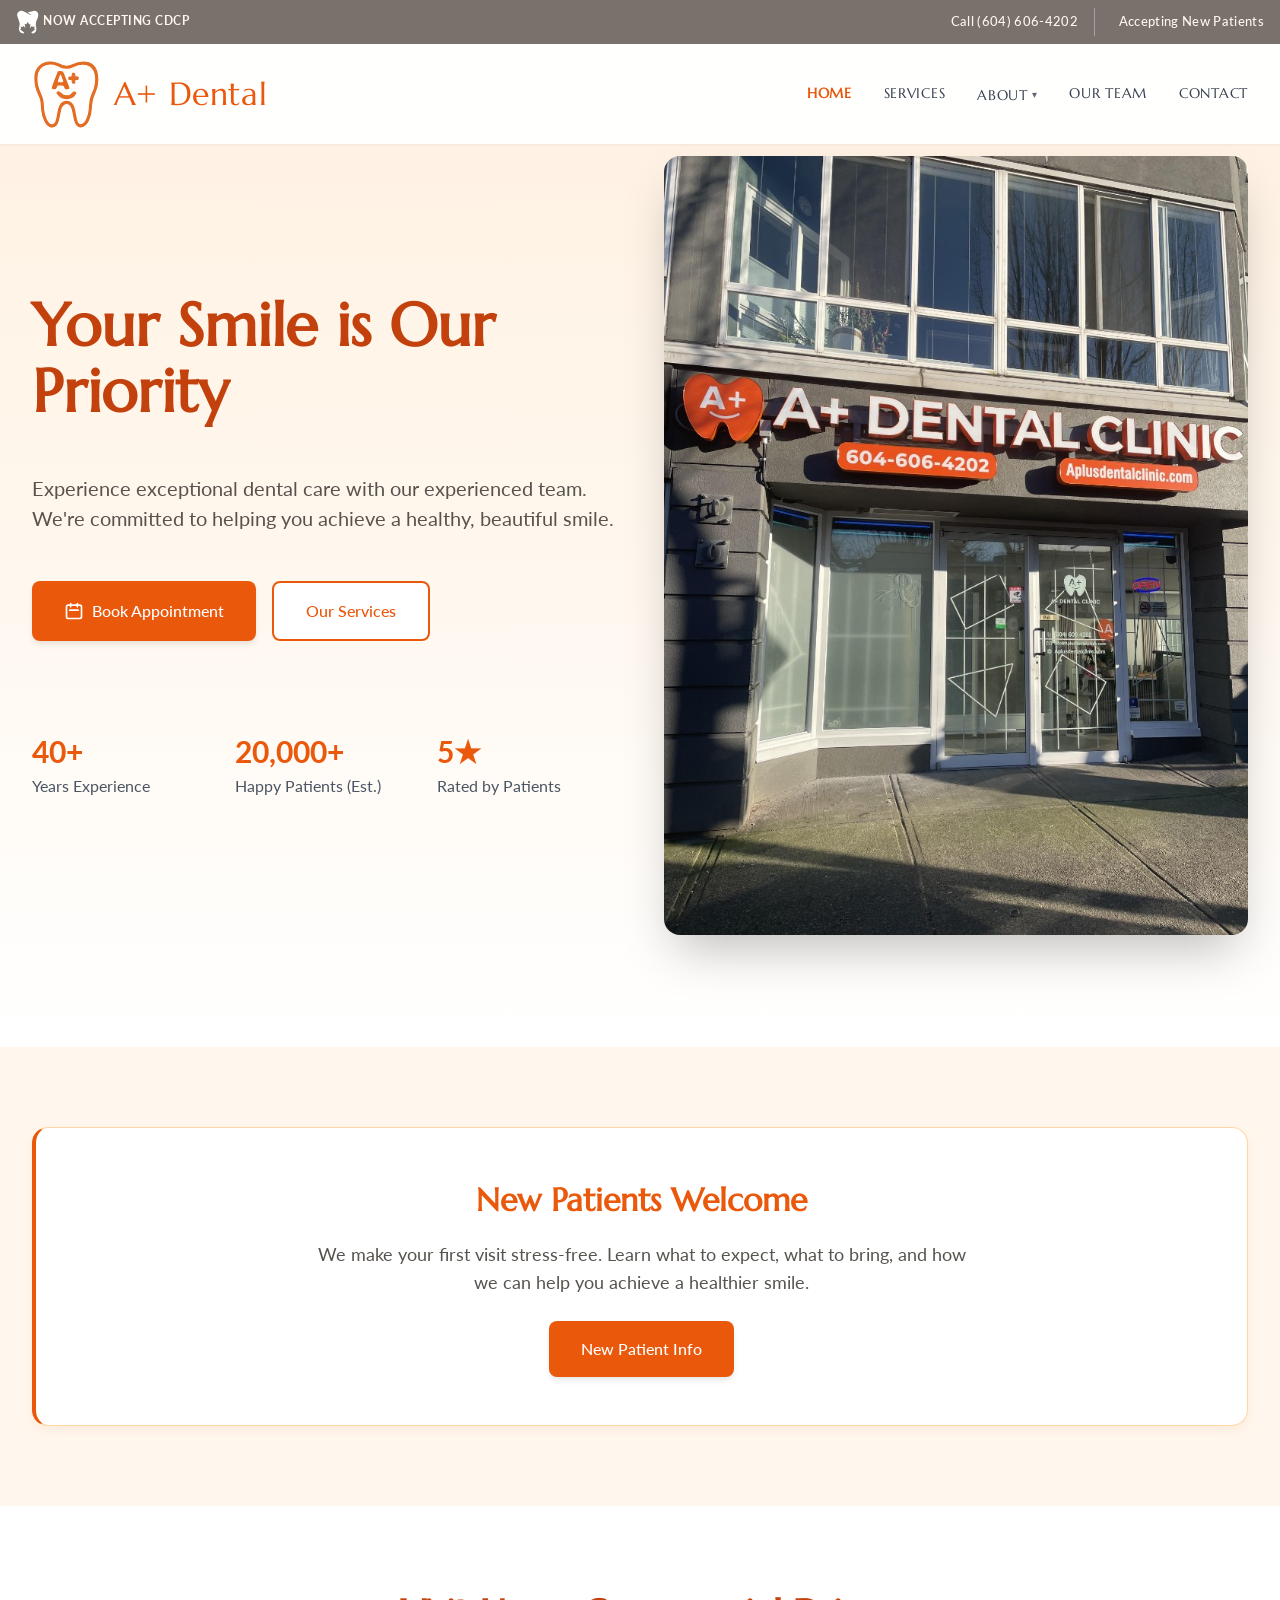
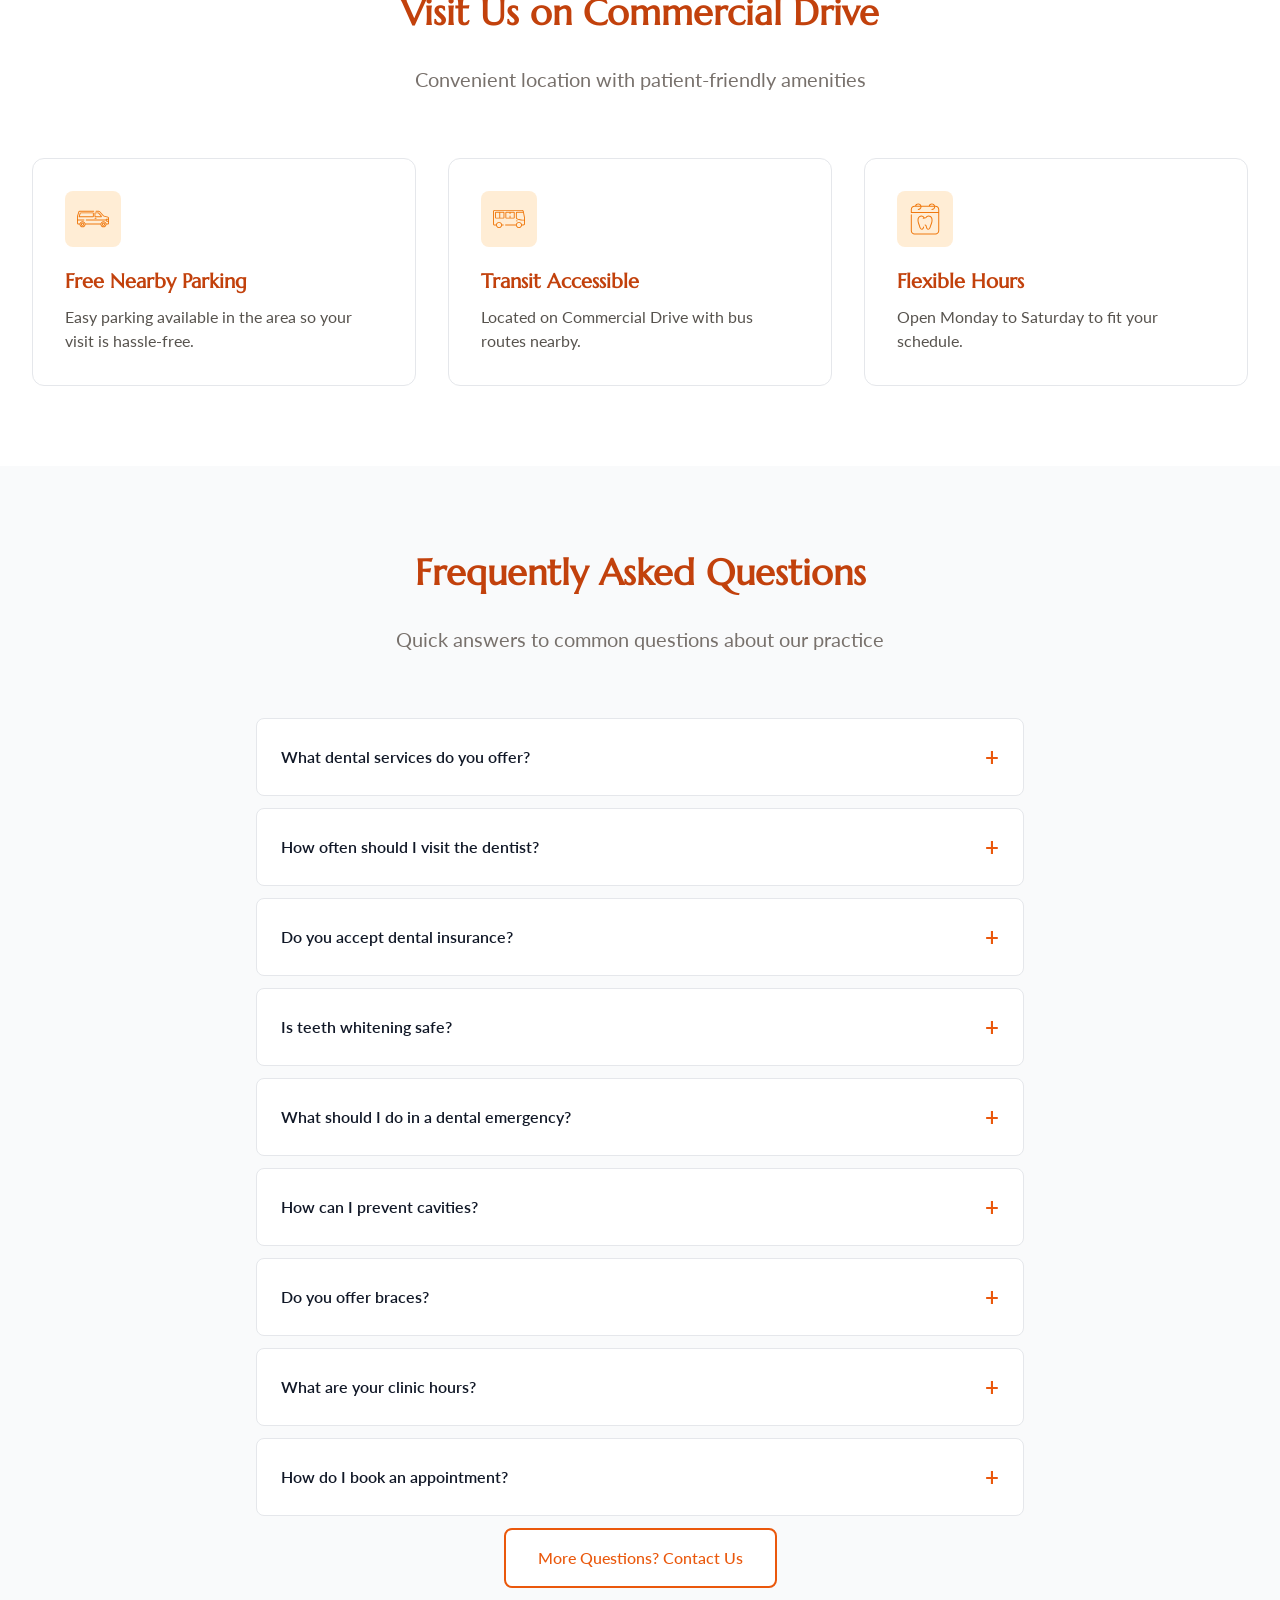
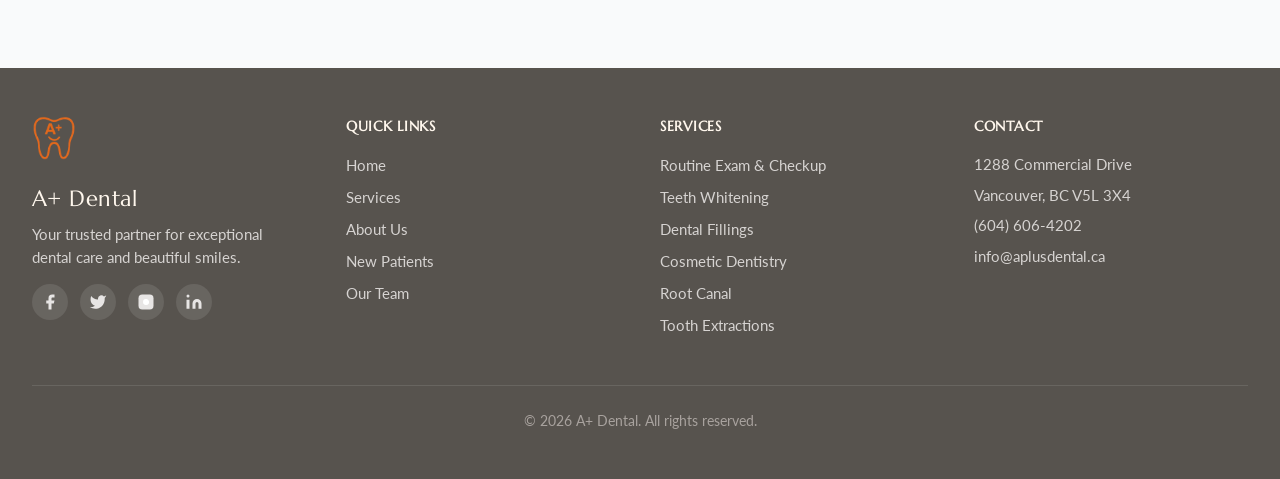
==== commit 5be4490c: "updated our team page & homepage stats." ====
--- a/index.html
+++ b/index.html
@@ -99,9 +99,9 @@
             <a id="hero-secondary-btn" href="services.html" class="btn btn-secondary">Our Services</a>
           </div>
           <div class="hero-stats" id="hero-stats">
-            <div><div class="hero-stat-value">30+</div><div class="hero-stat-label">Years Experience</div></div>
-            <div><div class="hero-stat-value">10,000+</div><div class="hero-stat-label">Happy Patients</div></div>
-            <div><div class="hero-stat-value">7+</div><div class="hero-stat-label">Awards Won</div></div>
+            <div><div class="hero-stat-value">40+</div><div class="hero-stat-label">Years Experience</div></div>
+            <div><div class="hero-stat-value">20,000+</div><div class="hero-stat-label">Happy Patients (Est.)</div></div>
+            <div><div class="hero-stat-value">5★</div><div class="hero-stat-label">Rated by Patients</div></div>
           </div>
         </div>
         
--- a/style.css
+++ b/style.css
@@ -24,7 +24,7 @@
 /* Skip Links */
 .skip-link {
   position: absolute;
-  top: -40px;
+  top: 0;
   left: 0;
   background: white;
   color: #18181b;
@@ -33,10 +33,11 @@
   z-index: 100;
   border-radius: 0 0 0.25rem 0;
   font-weight: 600;
+  transform: translateY(-140%);
 }
 
 .skip-link:focus {
-  top: 0;
+  transform: translateY(0);
   outline: 3px solid #ea580c;
   outline-offset: 2px;
 }
@@ -66,11 +67,50 @@
   padding: 0.5rem 0;
 }
 
+.top-banner .container {
+  padding-left: 0.5rem;
+  padding-right: 0.5rem;
+}
+
 .top-banner-inner {
   display: flex;
-  justify-content: flex-end;
-  align-items: center;
-  gap: 1.5rem;
+  justify-content: flex-start;
+  align-items: center;
+  gap: 1rem;
+}
+
+.top-banner-cdcp {
+  margin-right: auto;
+  display: inline-flex;
+  align-items: center;
+  gap: 0.2rem;
+  color: #fff7ed;
+  font-size: 0.78rem;
+  font-weight: 700;
+  letter-spacing: 0.04em;
+  text-transform: uppercase;
+}
+
+@media (min-width: 640px) {
+  .top-banner .container {
+    padding-left: 0.75rem;
+    padding-right: 0.75rem;
+  }
+}
+
+@media (min-width: 1024px) {
+  .top-banner .container {
+    padding-left: 1rem;
+    padding-right: 1rem;
+  }
+}
+
+.top-banner-cdcp-logo {
+  width: 24px;
+  height: 24px;
+  object-fit: contain;
+  object-position: center;
+  display: block;
 }
 
 .top-banner-cta {
@@ -1030,7 +1070,8 @@
   display: flex;
   align-items: center;
   justify-content: center;
-  padding: 1rem;
+  padding: 1.5rem;
+  animation: service-modal-fade-in 0.2s ease-out;
 }
 
 .booking-modal[hidden] {
@@ -1040,53 +1081,79 @@
 .booking-modal-backdrop {
   position: absolute;
   inset: 0;
-  background: rgba(0, 0, 0, 0.35);
+  background-color: rgba(0, 0, 0, 0.4);
+  backdrop-filter: blur(4px);
 }
 
 .booking-modal-content {
   position: relative;
-  width: min(420px, 100%);
-  background: #ffffff;
-  border: 1px solid #e7e5e4;
-  border-radius: 0.75rem;
-  padding: 1.25rem 1.25rem 1.1rem;
-  box-shadow: 0 20px 40px rgba(0, 0, 0, 0.18);
+  background: #fffbf7;
+  border-radius: 1rem;
+  width: min(32rem, 100%);
+  overflow: hidden;
+  box-shadow: 0 25px 50px -12px rgba(0, 0, 0, 0.25), 0 0 0 1px rgba(0, 0, 0, 0.05);
+  animation: service-modal-slide-in 0.3s ease-out;
+}
+
+.booking-modal-header {
+  background: linear-gradient(135deg, #fff7ed 0%, #ffedd5 100%);
+  padding: 1.5rem 3rem 1.2rem 1.5rem;
+  border-bottom: 1px solid #ffedd5;
 }
 
 .booking-modal-close {
   position: absolute;
-  top: 0.45rem;
-  right: 0.55rem;
-  border: 0;
-  background: transparent;
+  top: 1rem;
+  right: 1rem;
+  width: 2.25rem;
+  height: 2.25rem;
+  border-radius: 50%;
+  background: #ffedd5;
+  border: 1px solid #fed7aa;
+  font-size: 1.25rem;
+  line-height: 1;
   color: #78716c;
-  font-size: 1.2rem;
-  font-weight: 300;
-  line-height: 1;
   cursor: pointer;
-  padding: 0.25rem;
+  display: flex;
+  align-items: center;
+  justify-content: center;
+  transition: background-color 0.2s, color 0.2s, border-color 0.2s;
+  box-shadow: 0 1px 2px rgba(0, 0, 0, 0.05);
 }
 
 .booking-modal-close:hover {
-  color: #1f2937;
+  background: #fed7aa;
+  color: #78350f;
+  border-color: #fdba74;
 }
 
 .booking-modal-title {
-  margin: 0 1.4rem 0.4rem 0;
+  margin: 0;
   font-family: 'Marcellus', serif;
-  font-size: 1.35rem;
+  font-size: 1.5rem;
   color: #c2410c;
+  font-weight: 600;
+}
+
+.booking-modal-body {
+  padding: 1.25rem 1.5rem;
 }
 
 .booking-modal-subtitle {
-  margin: 0 0 1rem;
-  color: #57534e;
+  margin: 0;
+  color: #4b5563;
   font-size: 0.95rem;
+  line-height: 1.6;
+}
+
+.booking-modal-footer {
+  padding: 1rem 1.5rem 1.5rem;
+  border-top: 1px solid #ffedd5;
 }
 
 .booking-modal-actions {
   display: grid;
-  gap: 0.7rem;
+  gap: 0.75rem;
 }
 
 .booking-modal-actions .btn {
@@ -1098,21 +1165,18 @@
 .team-grid {
   display: grid;
   gap: 2rem;
+  grid-template-columns: 1fr;
 }
 
 @media (min-width: 768px) {
   .team-grid {
-    grid-template-columns: repeat(2, 1fr);
-  }
-}
-
-@media (min-width: 1024px) {
-  .team-grid {
-    grid-template-columns: repeat(3, 1fr);
+    grid-template-columns: 1fr;
   }
 }
 
 .team-card {
+  display: grid;
+  grid-template-columns: 1fr;
   background-color: white;
   border-radius: 0.75rem;
   overflow: hidden;
@@ -1120,12 +1184,18 @@
   transition: box-shadow 0.3s;
 }
 
+@media (min-width: 768px) {
+  .team-card {
+    grid-template-columns: minmax(260px, 340px) 1fr;
+  }
+}
+
 .team-card:hover {
   box-shadow: 0 20px 25px -5px rgba(0, 0, 0, 0.1);
 }
 
 .team-image-container {
-  aspect-ratio: 1;
+  aspect-ratio: 1 / 1;
   overflow: hidden;
 }
 
@@ -1154,11 +1224,37 @@
 .team-role {
   color: #ea580c;
   font-weight: 500;
-  margin-bottom: 0.75rem;
+  margin-bottom: 0.9rem;
 }
 
 .team-bio {
   color: #57534e;
+  line-height: 1.6;
+}
+
+.team-experience {
+  font-weight: 600;
+  color: #1f2937;
+  margin-bottom: 0.9rem;
+}
+
+.team-meta-group h4 {
+  font-size: 0.78rem;
+  font-weight: 700;
+  letter-spacing: 0.08em;
+  text-transform: uppercase;
+  color: #ea580c;
+  margin: 1rem 0 0.5rem;
+}
+
+.team-meta-list {
+  margin: 0;
+  padding-left: 1.1rem;
+  color: #57534e;
+}
+
+.team-meta-list li {
+  margin-bottom: 0.25rem;
 }
 
 /* Contact Form */
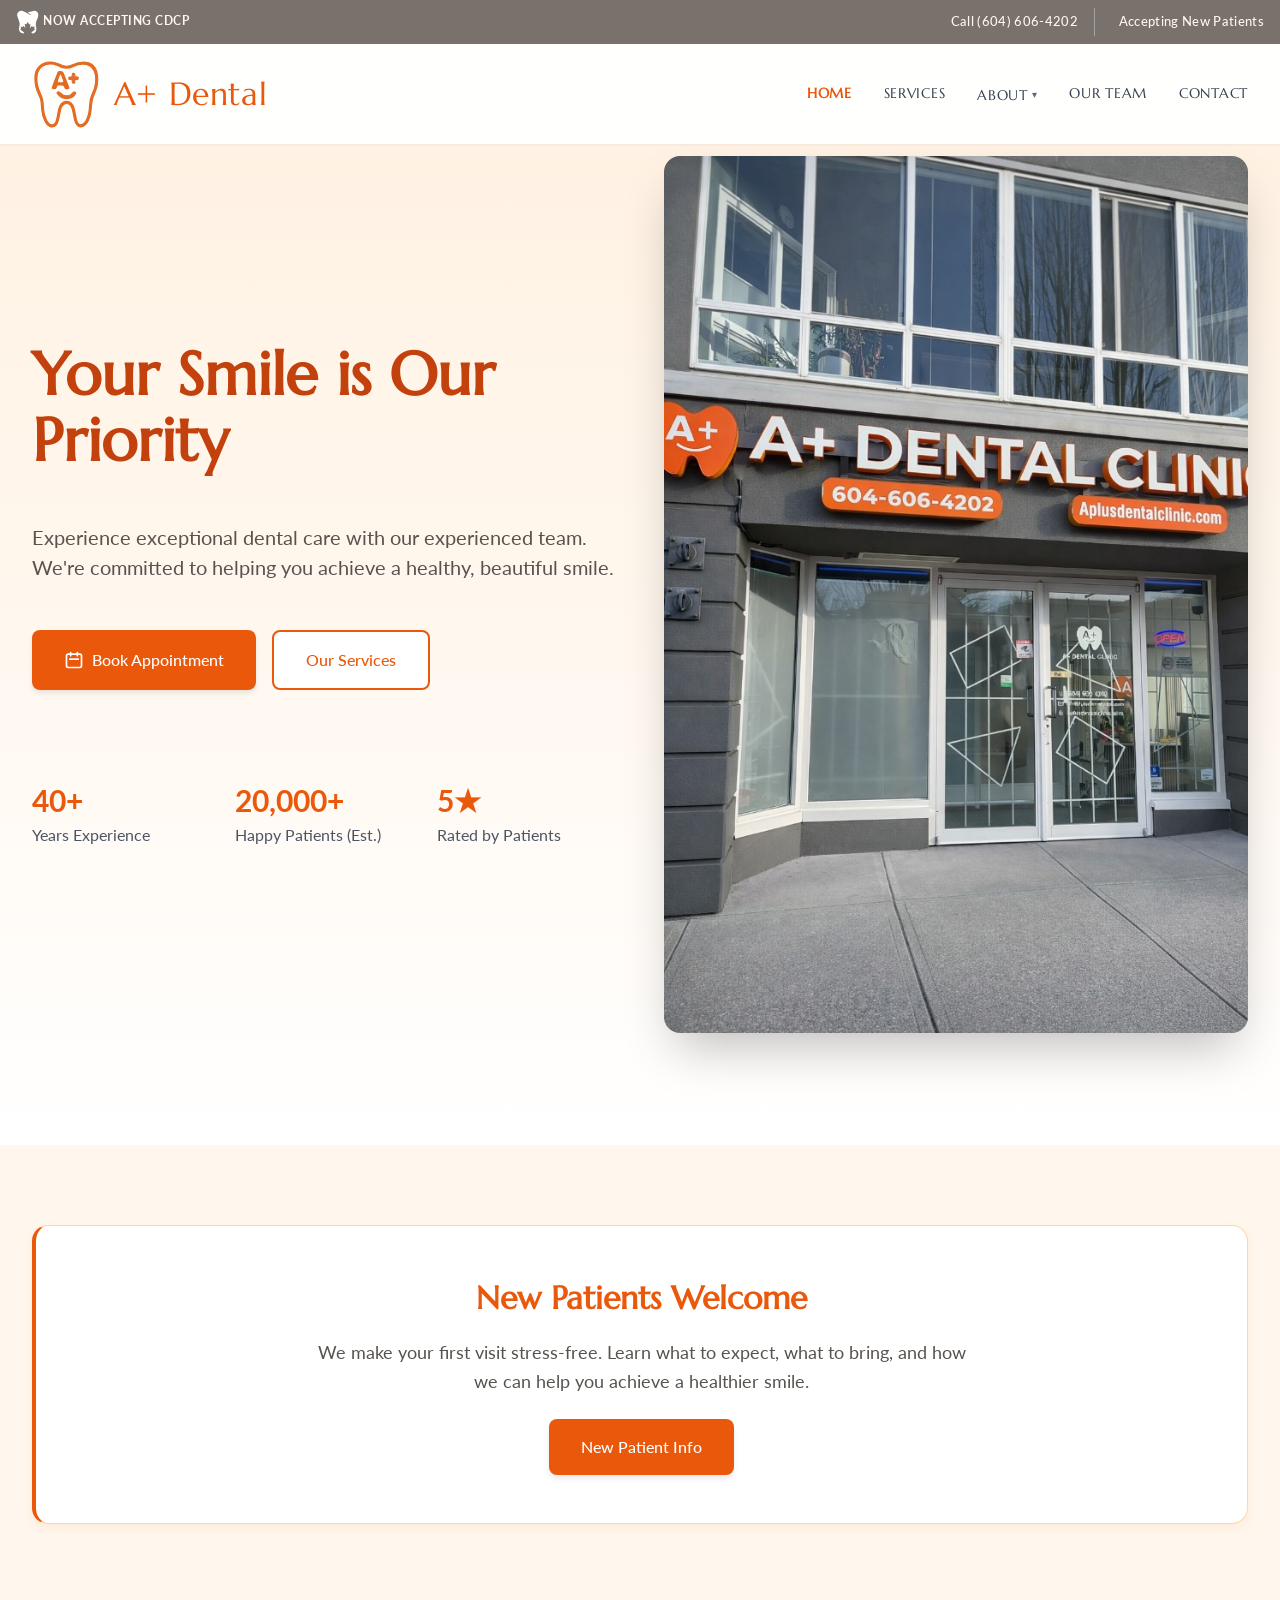
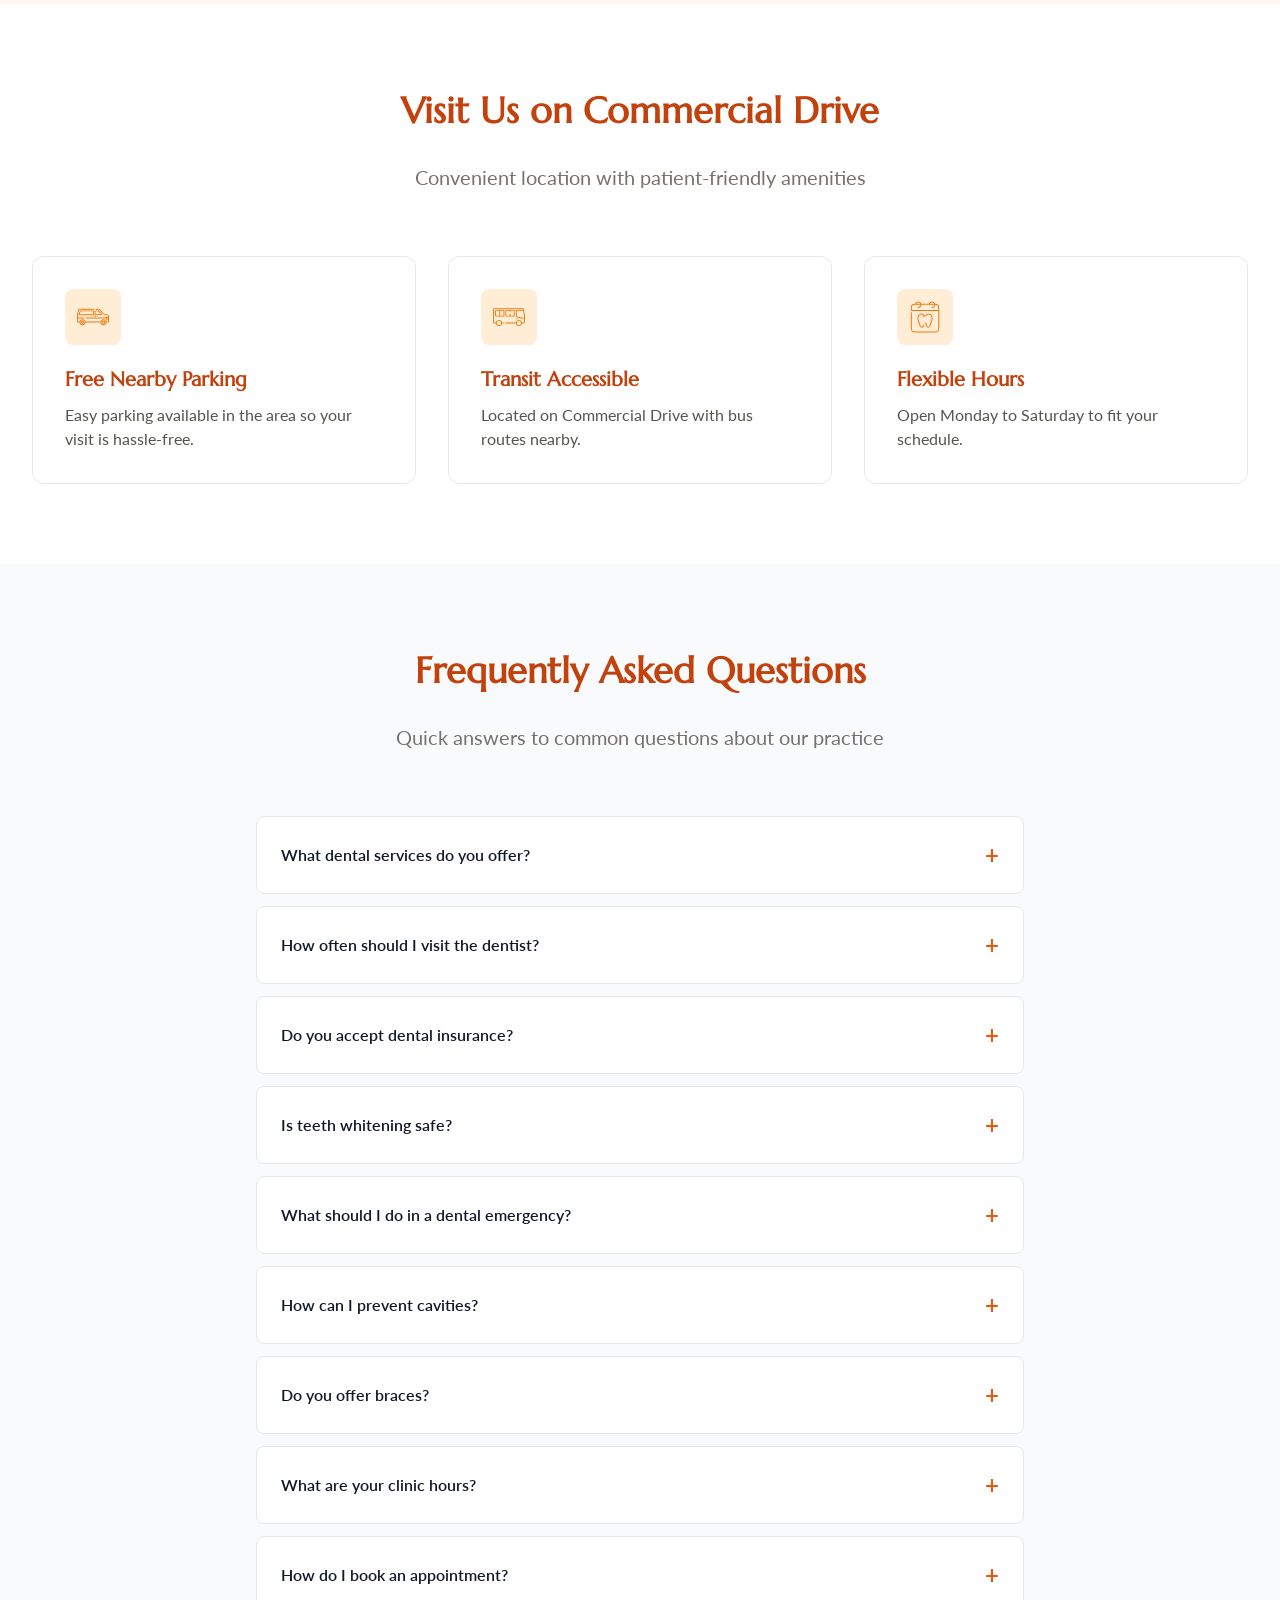
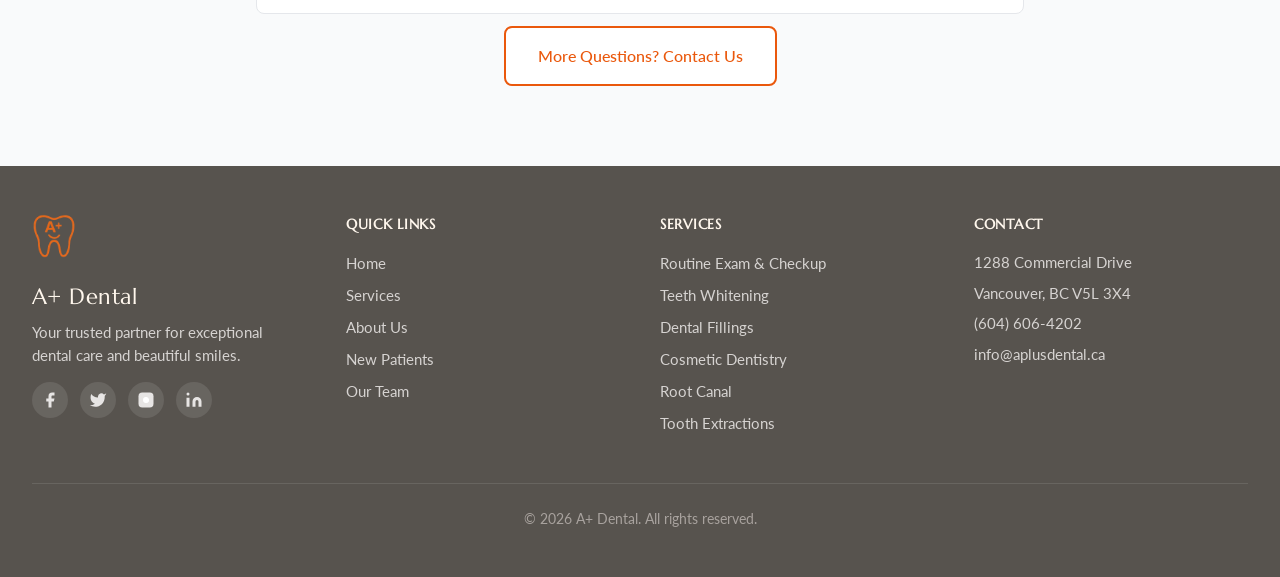
==== commit 7f7d049e: "front image fix" ====
--- a/index.html
+++ b/index.html
@@ -100,7 +100,7 @@
           </div>
           <div class="hero-stats" id="hero-stats">
             <div><div class="hero-stat-value">40+</div><div class="hero-stat-label">Years Experience</div></div>
-            <div><div class="hero-stat-value">20,000+</div><div class="hero-stat-label">Happy Patients (Est.)</div></div>
+            <div><div class="hero-stat-value">20,000+</div><div class="hero-stat-label">Happy Patients</div></div>
             <div><div class="hero-stat-value">5★</div><div class="hero-stat-label">Rated by Patients</div></div>
           </div>
         </div>
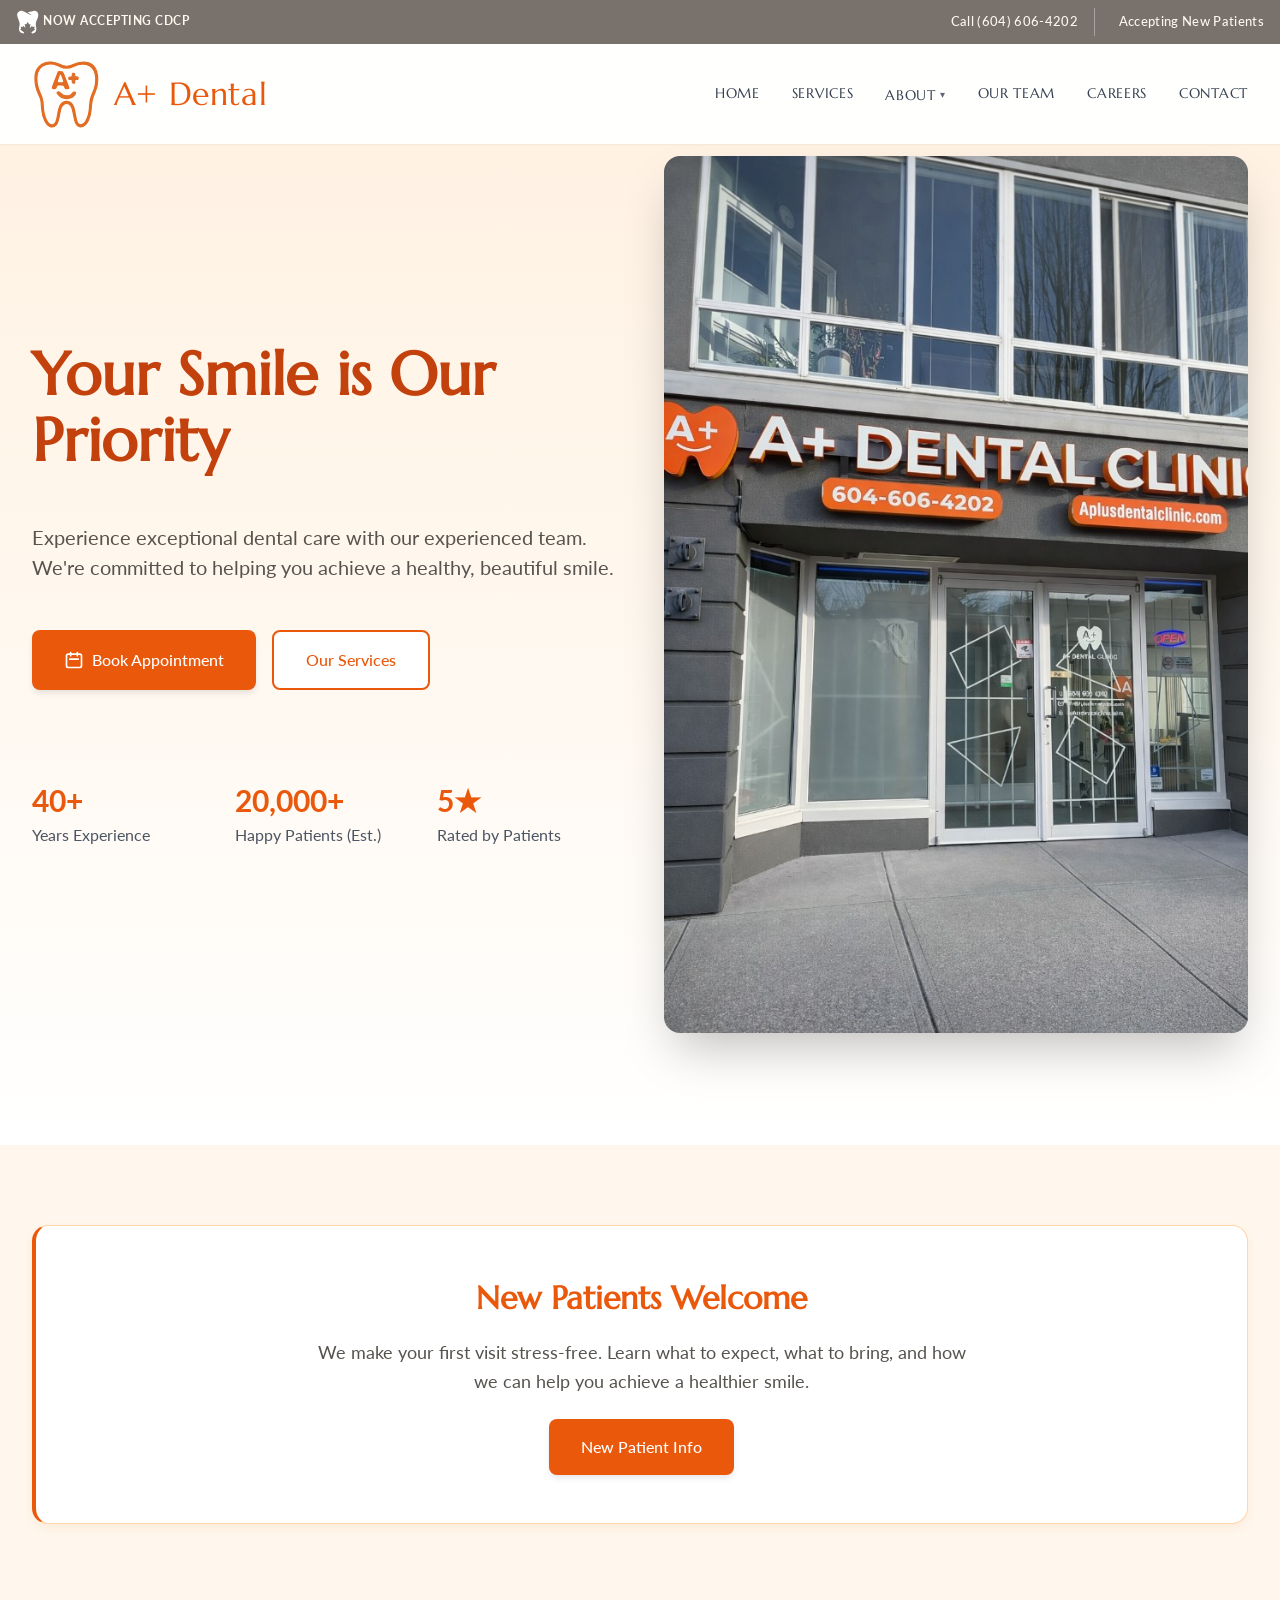
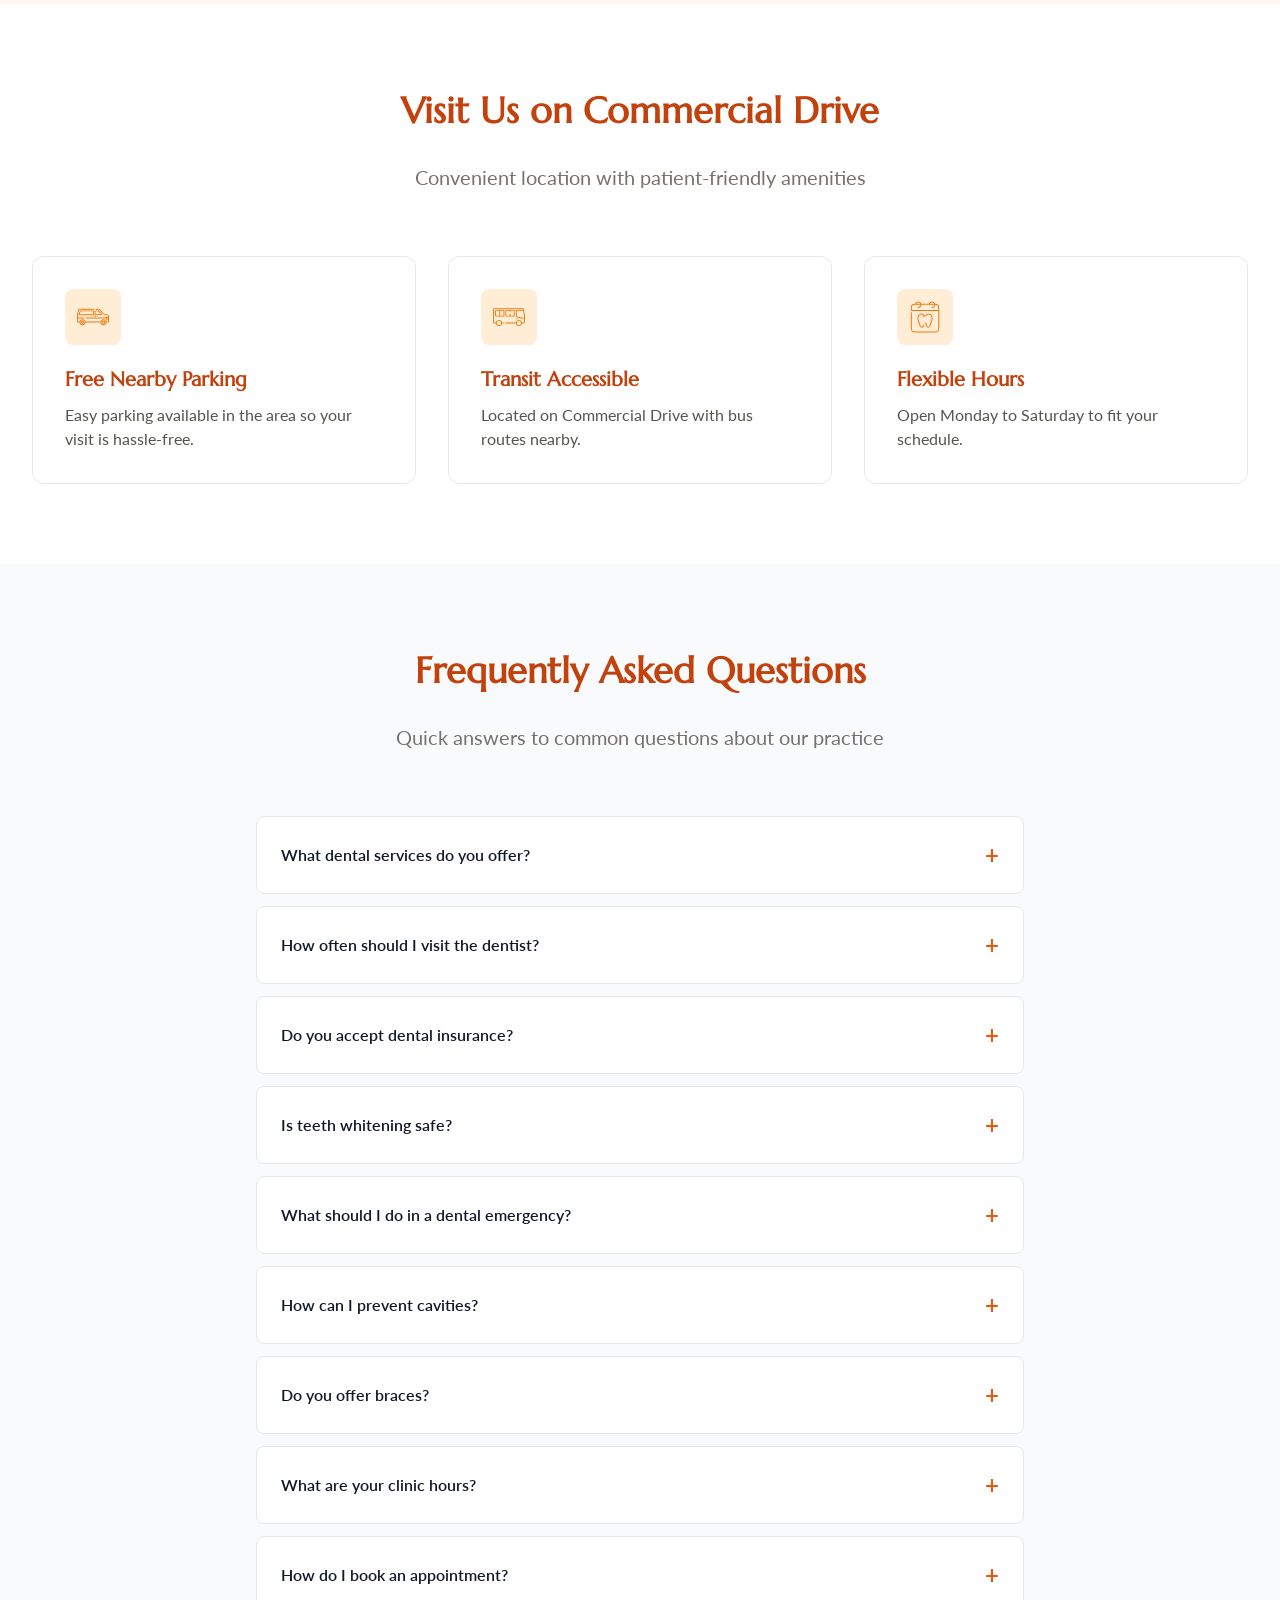
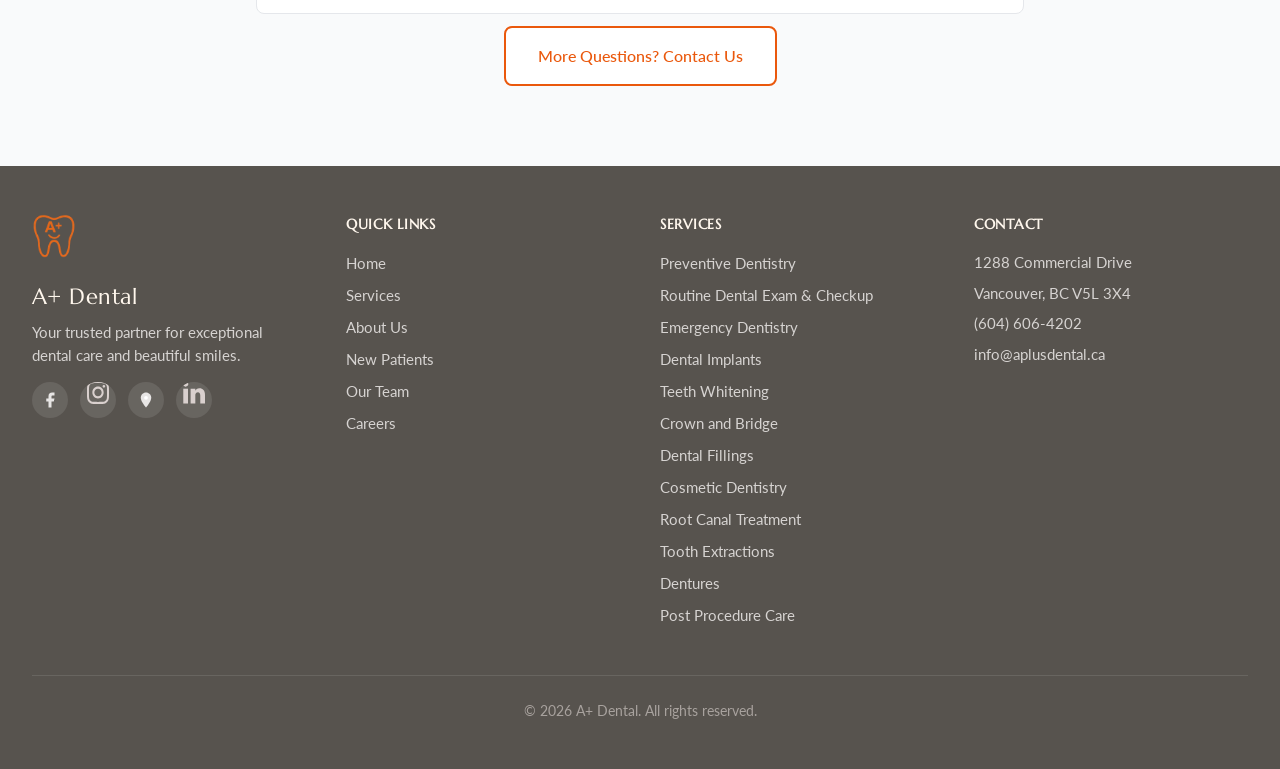
==== commit fd50a435: "converted links to clean links, removed .html on links" ====
--- a/index.html
+++ b/index.html
@@ -6,18 +6,18 @@
   <title>Now Accepting CDCP | A+ Dental</title>
   <meta name="description" content="A+ Dental provides exceptional dental care in Vancouver, BC. Experience personalized, gentle care with our experienced team. Book your appointment today!">
   <meta name="robots" content="index, follow">
-  <link rel="canonical" href="https://aplusdental.ca/index.html">
+  <link rel="canonical" href="https://aplusdentalclinic.com/">
   
   <!-- Open Graph / Facebook -->
   <meta property="og:type" content="website">
-  <meta property="og:url" content="https://aplusdental.ca/index.html">
+  <meta property="og:url" content="https://aplusdentalclinic.com/">
   <meta property="og:title" content="Now Accepting CDCP | A+ Dental">
   <meta property="og:description" content="A+ Dental provides exceptional dental care in Vancouver, BC. Experience personalized, gentle care with our experienced team. Book your appointment today!">
   <meta property="og:image" content="imgs/clinic-front.png">
   
   <!-- Twitter -->
   <meta name="twitter:card" content="summary_large_image">
-  <meta name="twitter:url" content="https://aplusdental.ca/index.html">
+  <meta name="twitter:url" content="https://aplusdentalclinic.com/">
   <meta name="twitter:title" content="Now Accepting CDCP | A+ Dental">
   <meta name="twitter:description" content="A+ Dental provides exceptional dental care in Vancouver, BC. Experience personalized, gentle care with our experienced team. Book your appointment today!">
   <meta name="twitter:image" content="imgs/clinic-front.png">
@@ -39,23 +39,23 @@
       <div class="container">
         <div class="top-banner-inner">
           <a id="top-banner-phone" href="tel:6046064202" class="top-banner-cta top-banner-phone">Call (604) 606-4202</a>
-          <a href="new-patients.html" class="top-banner-cta top-banner-appointment">Accepting New Patients</a>
+          <a href="/new-patients" class="top-banner-cta top-banner-appointment">Accepting New Patients</a>
         </div>
       </div>
     </div>
     <div class="container">
       <div class="header-content">
-        <a href="index.html" class="logo">
+        <a href="/" class="logo">
           <img id="header-logo" src="imgs/logo.svg" alt="A+ Dental Logo" width="40" height="40">
           <span id="header-brand">A+ Dental</span>
         </a>
         
         <nav id="main-nav" aria-label="Main navigation">
-          <a href="index.html">Home</a>
-          <a href="services.html">Services</a>
-          <a href="about.html">About</a>
-          <a href="team.html">Our Team</a>
-          <a href="contact.html">Contact</a>
+          <a href="/">Home</a>
+          <a href="/services">Services</a>
+          <a href="/about">About</a>
+          <a href="/team">Our Team</a>
+          <a href="/contact">Contact</a>
         </nav>
         
         <div class="desktop-phone">
@@ -90,13 +90,13 @@
           <h1 class="hero-title" id="hero-title">Your Smile is Our Priority</h1>
           <p class="hero-text" id="hero-text">Experience exceptional dental care with our experienced team.</p>
           <div class="hero-buttons">
-            <a id="hero-primary-btn" href="contact.html" class="btn btn-primary">
+            <a id="hero-primary-btn" href="/contact" class="btn btn-primary">
               <svg class="icon icon-spacing" fill="none" stroke="currentColor" viewBox="0 0 24 24" aria-hidden="true">
                 <path stroke-linecap="round" stroke-linejoin="round" stroke-width="2" d="M8 7V3m8 4V3m-9 8h10M5 21h14a2 2 0 002-2V7a2 2 0 00-2-2H5a2 2 0 00-2 2v12a2 2 0 002 2z"></path>
               </svg>
               <span id="hero-primary-btn-text">Book Appointment</span>
             </a>
-            <a id="hero-secondary-btn" href="services.html" class="btn btn-secondary">Our Services</a>
+            <a id="hero-secondary-btn" href="/services" class="btn btn-secondary">Our Services</a>
           </div>
           <div class="hero-stats" id="hero-stats">
             <div><div class="hero-stat-value">40+</div><div class="hero-stat-label">Years Experience</div></div>
@@ -121,7 +121,7 @@
           <p class="new-patients-banner-subtitle" id="new-patients-banner-subtitle">
             We make your first visit stress-free. Learn what to expect, what to bring, and how we can help you achieve a healthier smile.
           </p>
-          <a id="new-patients-banner-btn" href="new-patients.html" class="btn btn-primary">New Patient Info</a>
+          <a id="new-patients-banner-btn" href="/new-patients" class="btn btn-primary">New Patient Info</a>
         </div>
       </div>
     </div>
@@ -155,7 +155,7 @@
         <!-- Populated by JavaScript -->
       </div>
       <div class="text-center mt-12">
-        <a href="contact.html" class="btn btn-secondary">More Questions? Contact Us</a>
+        <a href="/contact" class="btn btn-secondary">More Questions? Contact Us</a>
       </div>
     </div>
   </section>
@@ -193,9 +193,9 @@
   <script type="application/ld+json">
   {
     "@context": "https://schema.org",
-    "@type": "LocalBusiness",
+    "@type": "Dentist",
     "name": "A+ Dental",
-    "image": "imgs/clinic-front.png",
+    "image": "https://aplusdentalclinic.com/imgs/clinic-front.png",
     "description": "A+ Dental provides exceptional dental care in Vancouver, BC. Experience personalized, gentle care with our experienced team.",
     "address": {
       "@type": "PostalAddress",
@@ -207,7 +207,7 @@
     },
     "telephone": "(604) 606-4202",
     "email": "info@aplusdental.ca",
-    "url": "https://aplusdental.ca",
+    "url": "https://aplusdentalclinic.com",
     "openingHoursSpecification": [
       {
         "@type": "OpeningHoursSpecification",
@@ -226,7 +226,8 @@
     "areaServed": {
       "@type": "City",
       "name": "Vancouver"
-    }
+    },
+    "logo": "https://aplusdentalclinic.com/imgs/logo.svg"
   }
   </script>
   <script type="application/ld+json">
@@ -234,19 +235,53 @@
     "@context": "https://schema.org",
     "@type": "Organization",
     "name": "A+ Dental",
-    "url": "https://aplusdental.ca",
-    "logo": "imgs/logo.svg",
+    "url": "https://aplusdentalclinic.com",
+    "logo": "https://aplusdentalclinic.com/imgs/logo.svg",
     "contactPoint": {
       "@type": "ContactPoint",
       "telephone": "(604) 606-4202",
       "contactType": "Customer Service",
       "email": "info@aplusdental.ca"
-    },
-    "sameAs": [
-      "#",
-      "#",
-      "#",
-      "#"
+    }
+  }
+  </script>
+  <script type="application/ld+json">
+  {
+    "@context": "https://schema.org",
+    "@type": "FAQPage",
+    "mainEntity": [
+      {
+        "@type": "Question",
+        "name": "How do I book an appointment?",
+        "acceptedAnswer": {
+          "@type": "Answer",
+          "text": "You can book online through our booking options, call (604) 606-4202, or email info@aplusdental.ca."
+        }
+      },
+      {
+        "@type": "Question",
+        "name": "Do you accept CDCP coverage?",
+        "acceptedAnswer": {
+          "@type": "Answer",
+          "text": "Yes. We are now accepting CDCP. Contact our office to confirm eligibility and appointment availability."
+        }
+      },
+      {
+        "@type": "Question",
+        "name": "Do you accept dental insurance?",
+        "acceptedAnswer": {
+          "@type": "Answer",
+          "text": "Yes, we accept most major dental insurance plans and can help verify your coverage."
+        }
+      },
+      {
+        "@type": "Question",
+        "name": "What should I do in a dental emergency?",
+        "acceptedAnswer": {
+          "@type": "Answer",
+          "text": "Call our office immediately at (604) 606-4202 so we can provide guidance and urgent care options."
+        }
+      }
     ]
   }
   </script>
--- a/style.css
+++ b/style.css
@@ -523,8 +523,8 @@
 .hero-image img {
   display: block;
   width: 100%;
-  height: 100%;
-  object-fit: cover;
+  height: auto;
+  object-fit: contain;
 }
 
 /* New Patients Banner (index) */
@@ -1419,6 +1419,45 @@
   padding: 2rem;
 }
 
+.careers-grid {
+  align-items: start;
+}
+
+.careers-submit {
+  width: 100%;
+}
+
+.careers-mission {
+  background: #fff;
+  border: 1px solid #e7e5e4;
+  border-radius: 1rem;
+  padding: 2rem;
+  box-shadow: 0 10px 15px -3px rgba(0, 0, 0, 0.08);
+}
+
+.careers-mission h2 {
+  color: #c2410c;
+  font-size: 2rem;
+  margin: 0 0 0.9rem;
+}
+
+.careers-mission p {
+  color: #57534e;
+  margin: 0 0 1rem;
+  line-height: 1.7;
+}
+
+.careers-points {
+  margin: 0;
+  padding-left: 1.2rem;
+  color: #57534e;
+  line-height: 1.7;
+}
+
+.careers-points li {
+  margin-bottom: 0.5rem;
+}
+
 .form-group {
   margin-bottom: 1.5rem;
 }
@@ -1795,6 +1834,7 @@
   display: flex;
   align-items: center;
   justify-content: center;
+  overflow: hidden;
   color: #e7e5e4;
   transition: background-color 0.2s, color 0.2s;
 }
@@ -1807,6 +1847,21 @@
 .footer-social svg {
   width: 1.125rem;
   height: 1.125rem;
+}
+
+.footer-social-img {
+  width: 62%;
+  height: 62%;
+  max-width: 62%;
+  max-height: 62%;
+  display: block;
+  object-fit: contain;
+  filter: brightness(0) saturate(100%) invert(89%) sepia(5%) saturate(276%) hue-rotate(326deg) brightness(96%) contrast(89%);
+  transition: filter 0.2s;
+}
+
+.footer-social a:hover .footer-social-img {
+  filter: brightness(0) saturate(100%) invert(100%);
 }
 
 .footer-section h4 {
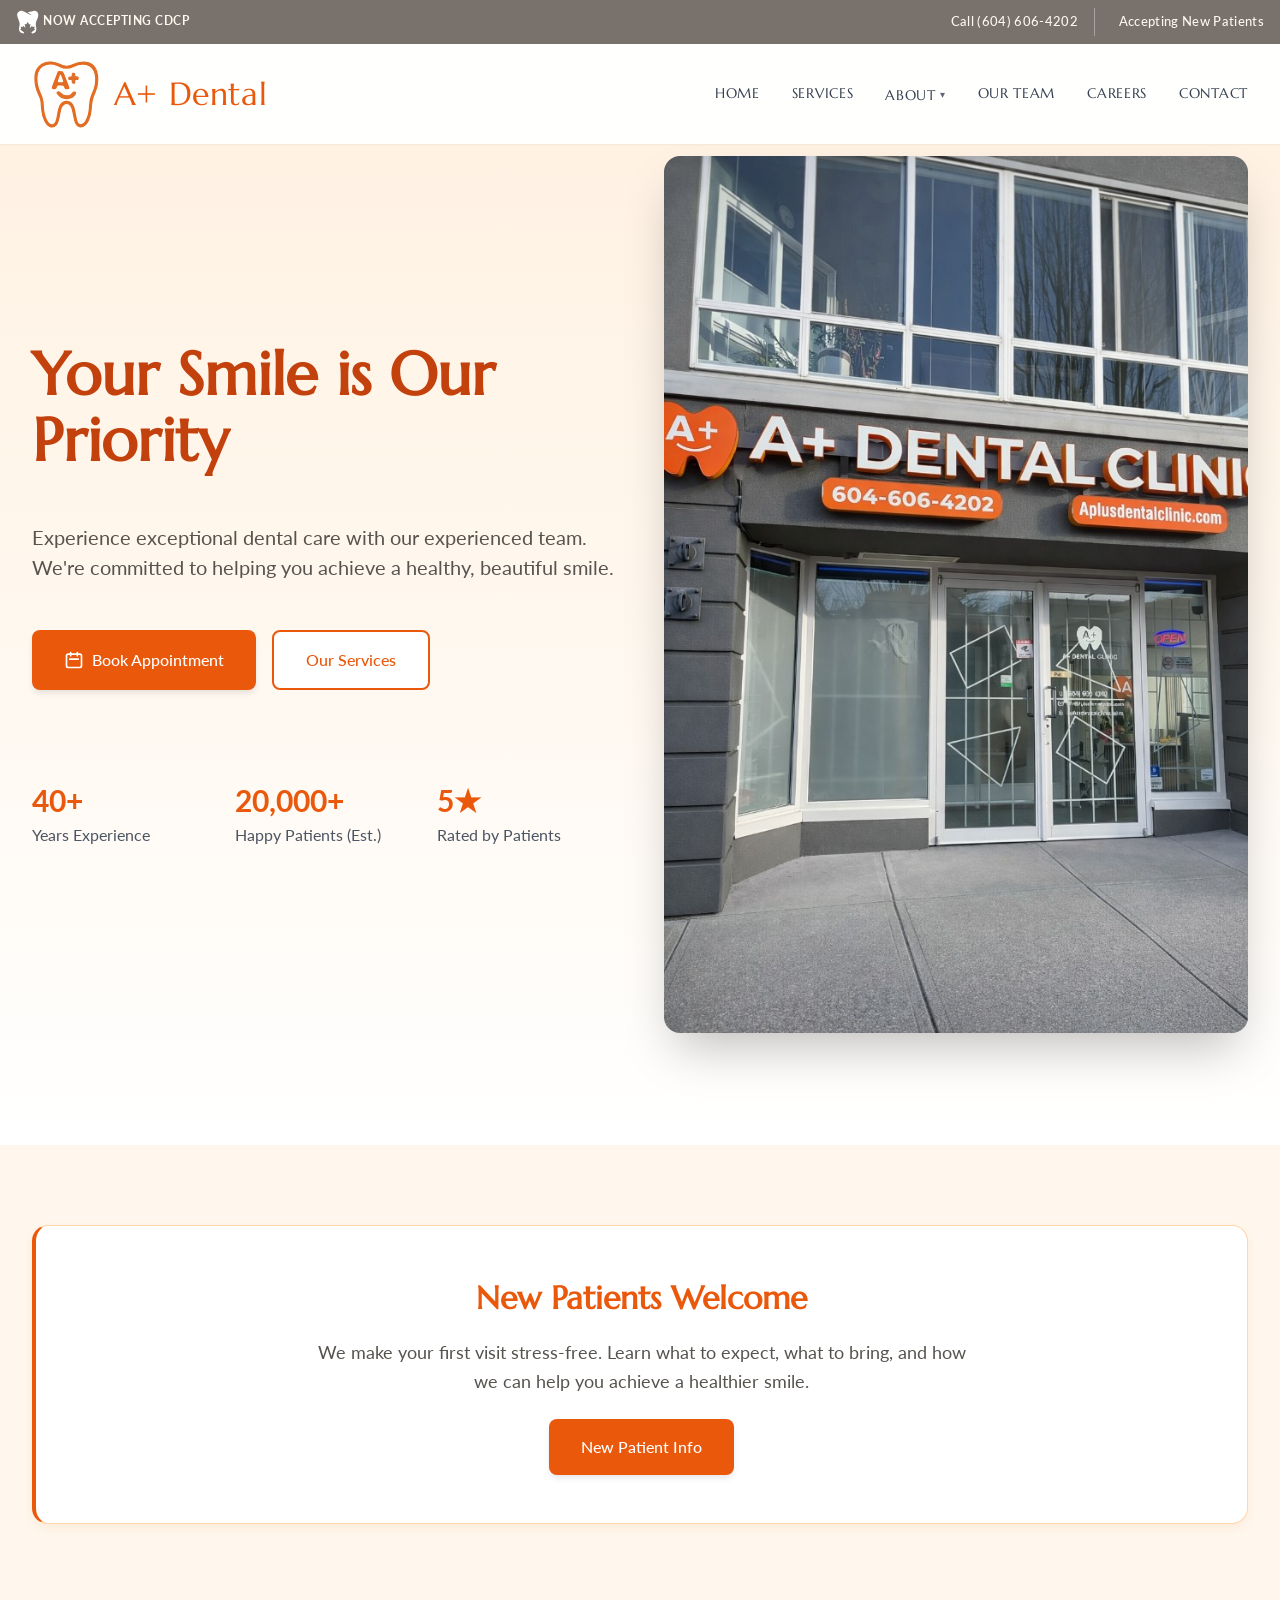
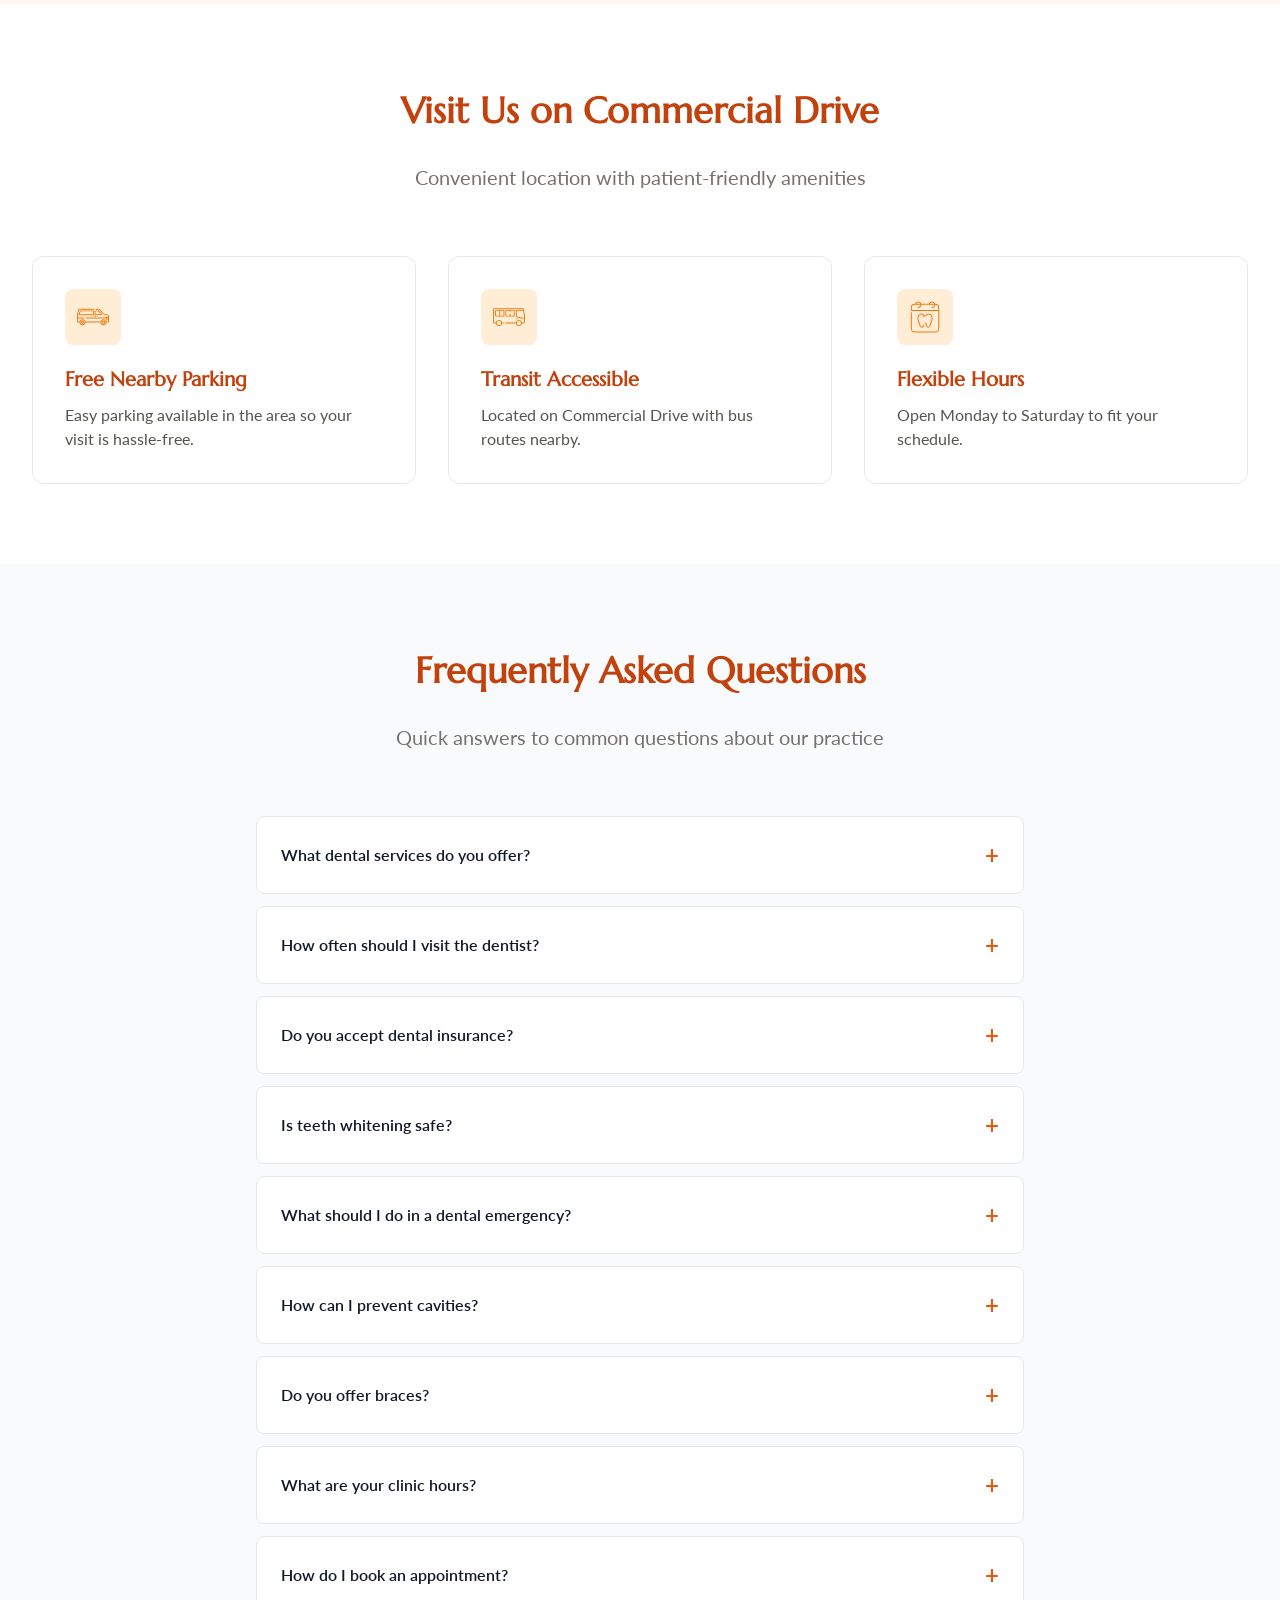
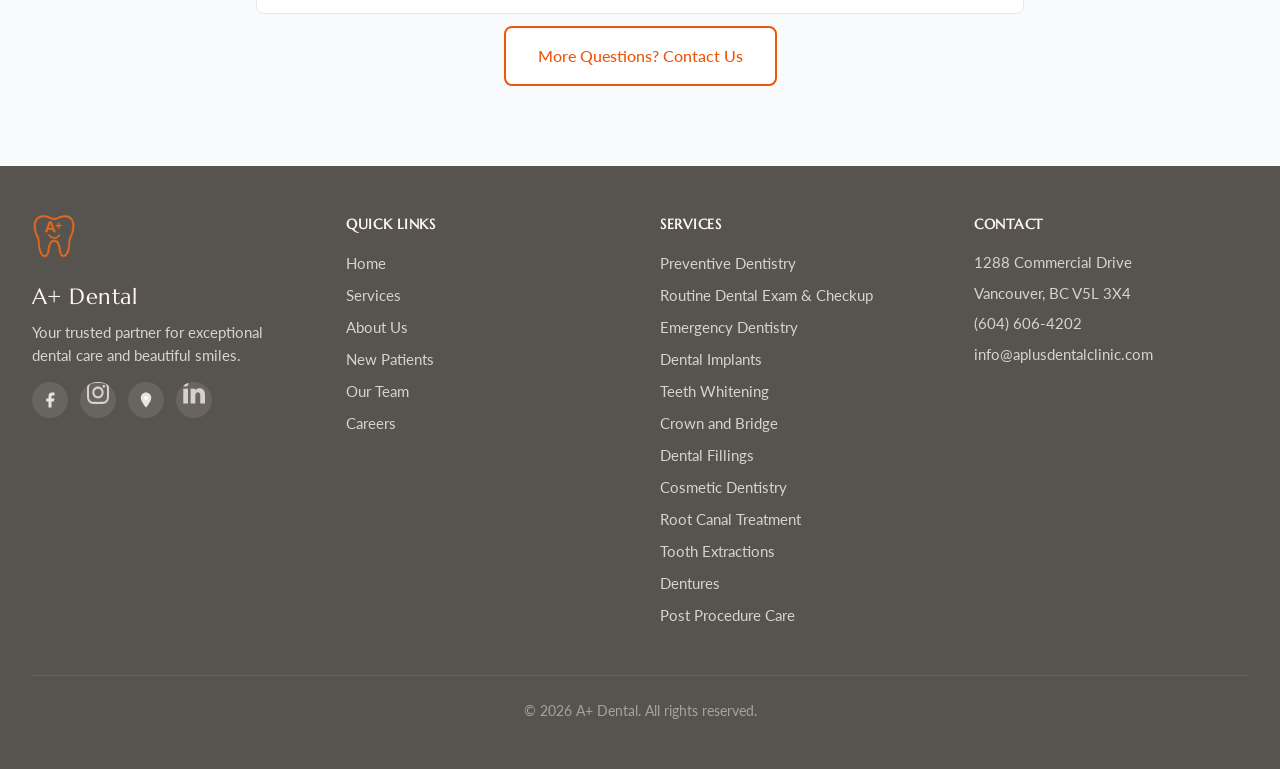
==== commit 9b0e6329: "update email for contact" ====
--- a/index.html
+++ b/index.html
@@ -3,6 +3,19 @@
 <head>
   <meta charset="UTF-8">
   <meta name="viewport" content="width=device-width, initial-scale=1.0">
+  <!-- Google tag (gtag.js) -->
+  <script async src="https://www.googletagmanager.com/gtag/js?id=AW-17843557765"></script>
+  <script>
+    window.dataLayer = window.dataLayer || [];
+    function gtag(){dataLayer.push(arguments);}
+    gtag('js', new Date());
+    gtag('config', 'AW-17843557765');
+    gtag('event', 'conversion', {
+      'send_to': 'AW-17843557765/fpiDCIfA0ZAcEIWrvLxC',
+      'value': 1.0,
+      'currency': 'CAD'
+    });
+  </script>
   <title>Now Accepting CDCP | A+ Dental</title>
   <meta name="description" content="A+ Dental provides exceptional dental care in Vancouver, BC. Experience personalized, gentle care with our experienced team. Book your appointment today!">
   <meta name="robots" content="index, follow">
@@ -206,7 +219,7 @@
       "addressCountry": "CA"
     },
     "telephone": "(604) 606-4202",
-    "email": "info@aplusdental.ca",
+    "email": "info@aplusdentalclinic.com",
     "url": "https://aplusdentalclinic.com",
     "openingHoursSpecification": [
       {
@@ -241,7 +254,7 @@
       "@type": "ContactPoint",
       "telephone": "(604) 606-4202",
       "contactType": "Customer Service",
-      "email": "info@aplusdental.ca"
+      "email": "info@aplusdentalclinic.com"
     }
   }
   </script>
@@ -255,7 +268,7 @@
         "name": "How do I book an appointment?",
         "acceptedAnswer": {
           "@type": "Answer",
-          "text": "You can book online through our booking options, call (604) 606-4202, or email info@aplusdental.ca."
+          "text": "You can book online through our booking options, call (604) 606-4202, or email info@aplusdentalclinic.com."
         }
       },
       {
--- a/style.css
+++ b/style.css
@@ -1161,6 +1161,27 @@
   justify-content: center;
 }
 
+.booking-modal-existing-link {
+  display: block;
+  margin-top: 0.9rem;
+  text-align: center;
+  font-size: 0.875rem;
+  color: #78716c;
+  text-decoration: underline;
+  text-underline-offset: 2px;
+  transition: color 0.2s ease;
+}
+
+.booking-modal-existing-link:hover {
+  color: #c2410c;
+}
+
+.booking-modal-existing-link:focus-visible {
+  outline: 2px solid #ea580c;
+  outline-offset: 2px;
+  border-radius: 0.25rem;
+}
+
 /* Team Grid */
 .team-grid {
   display: grid;
